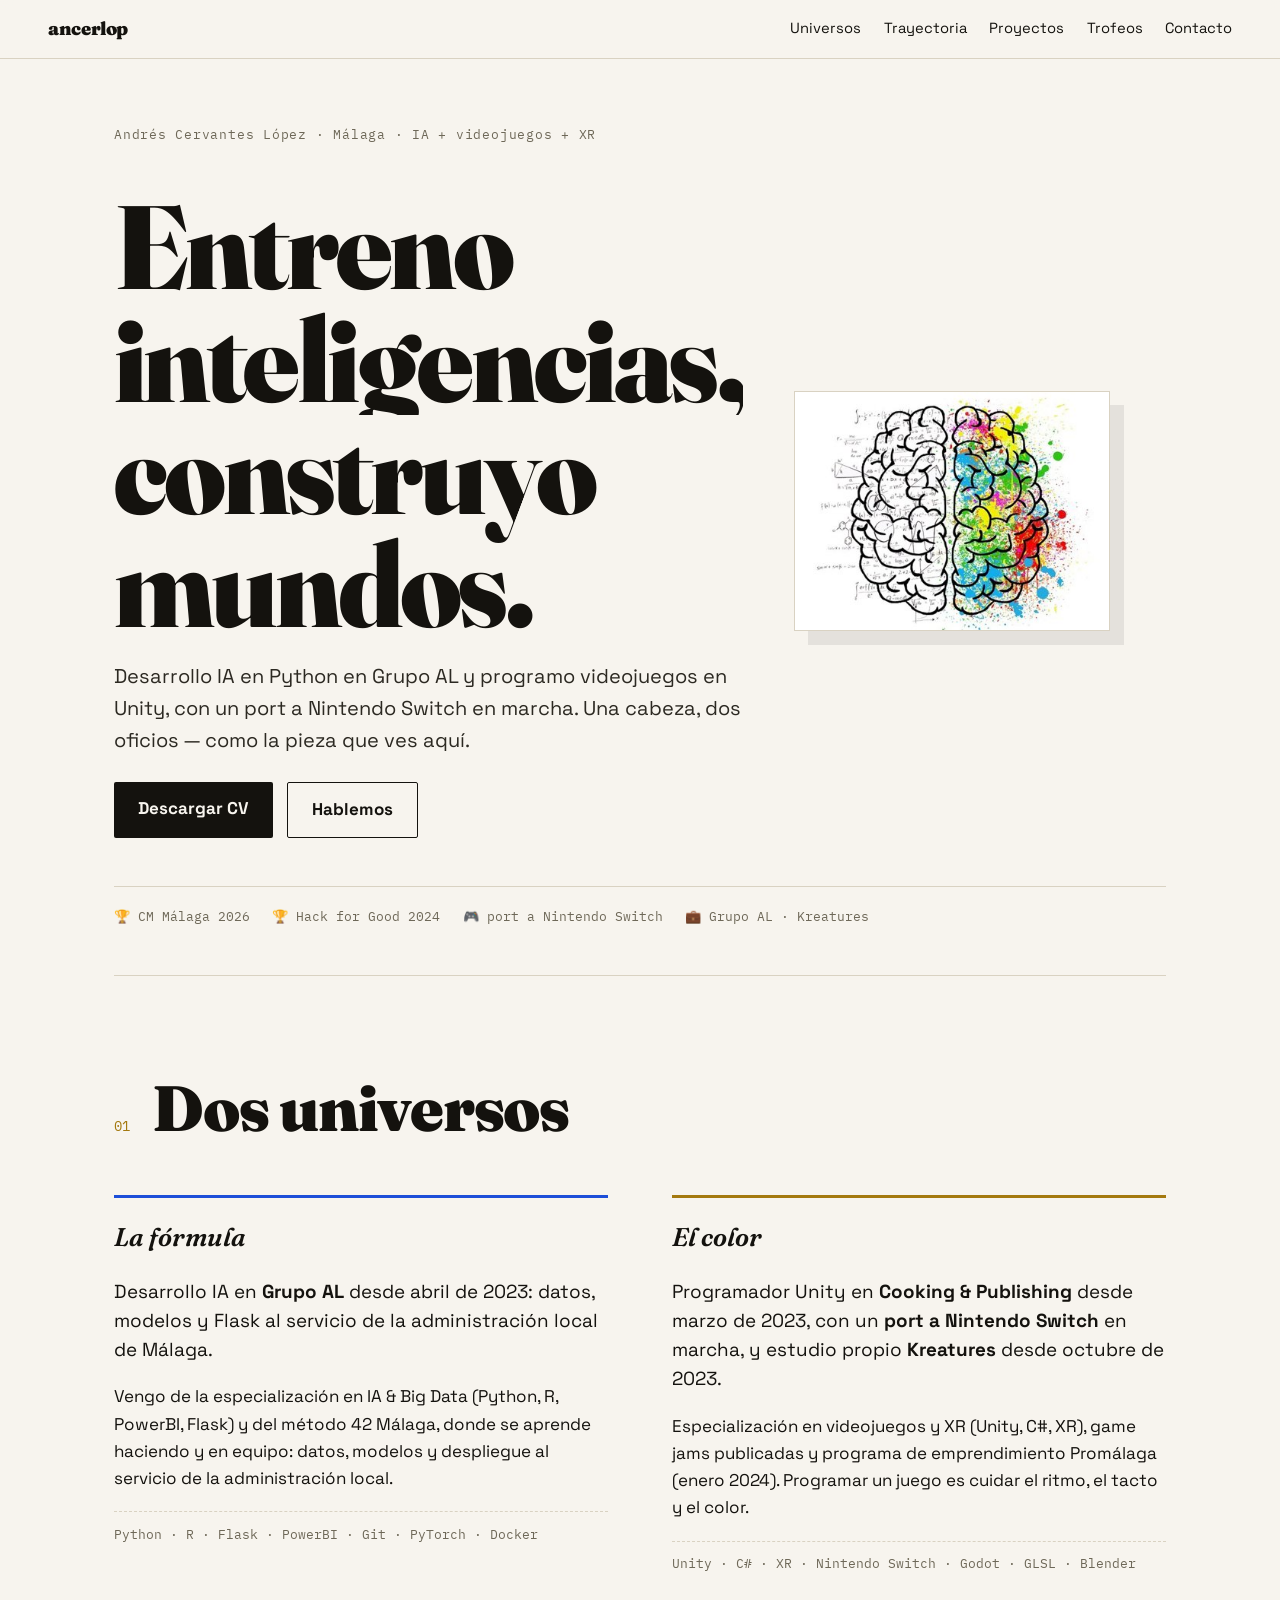
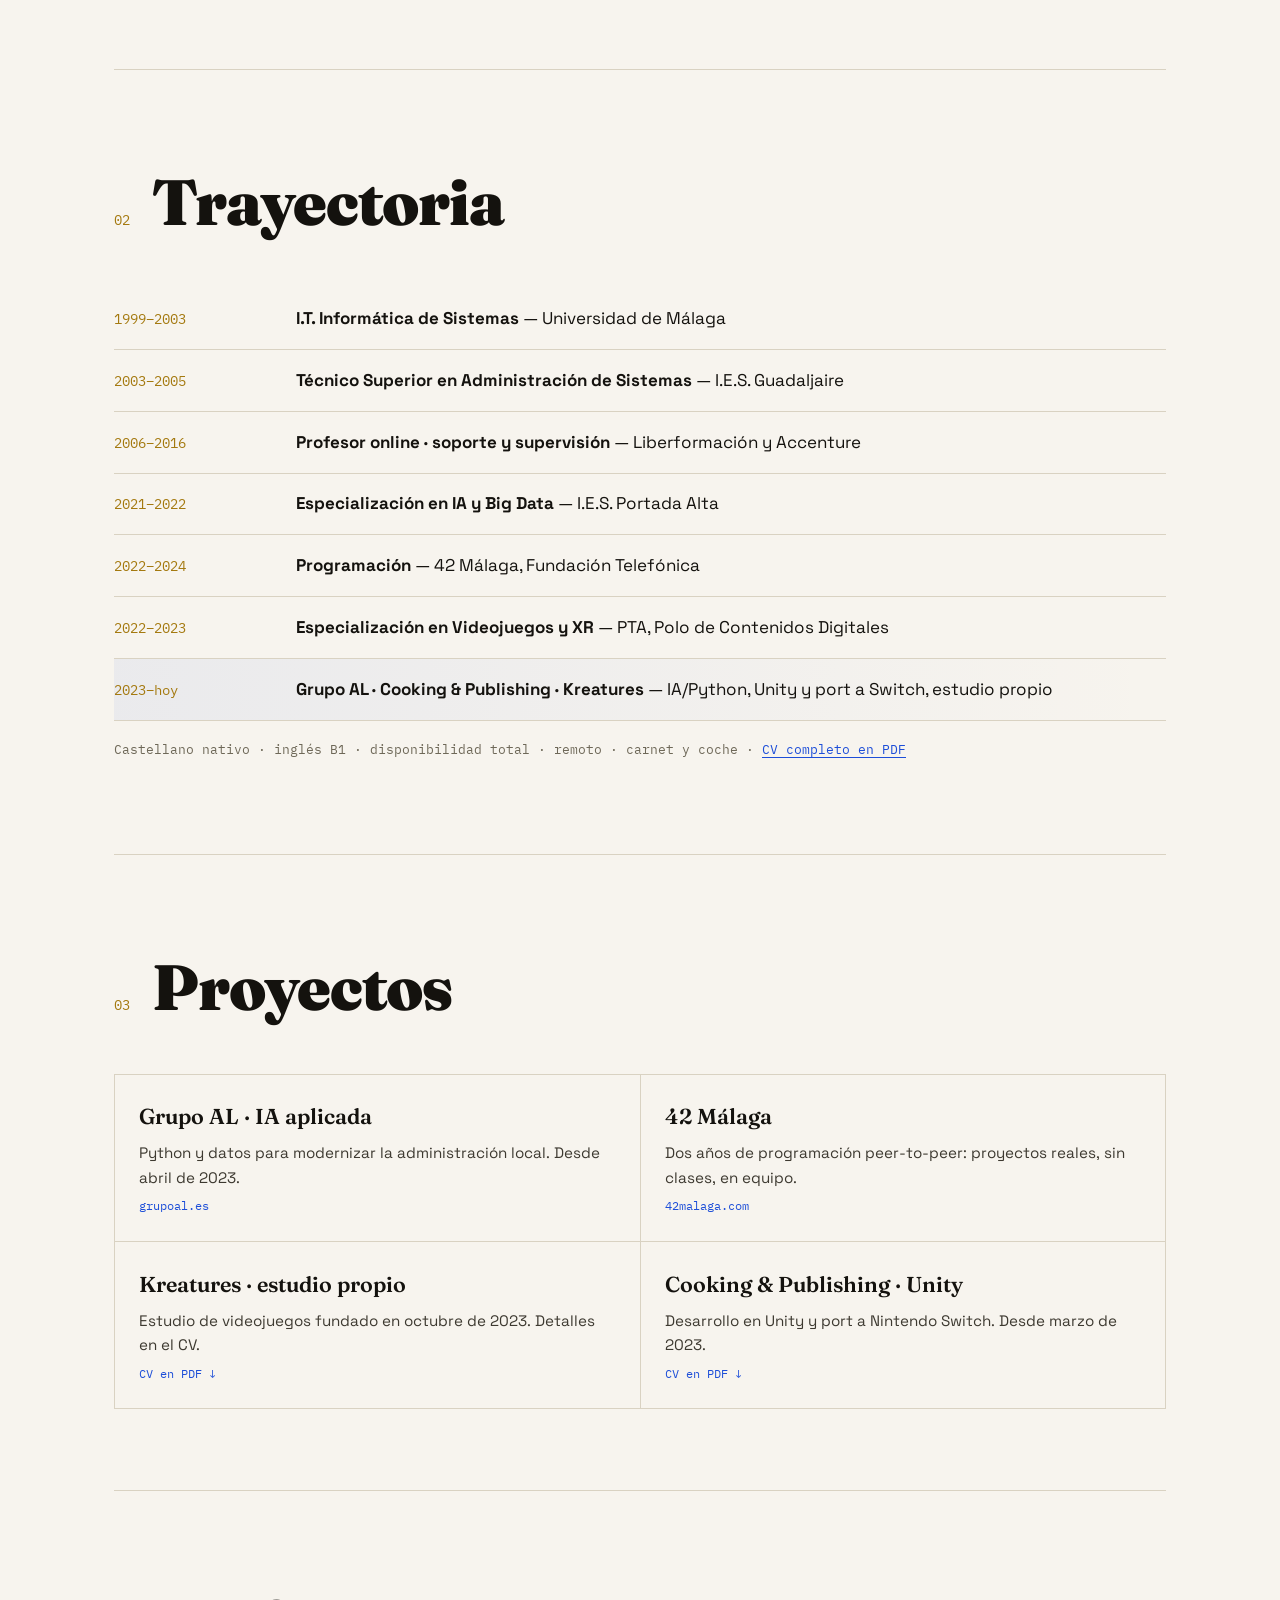
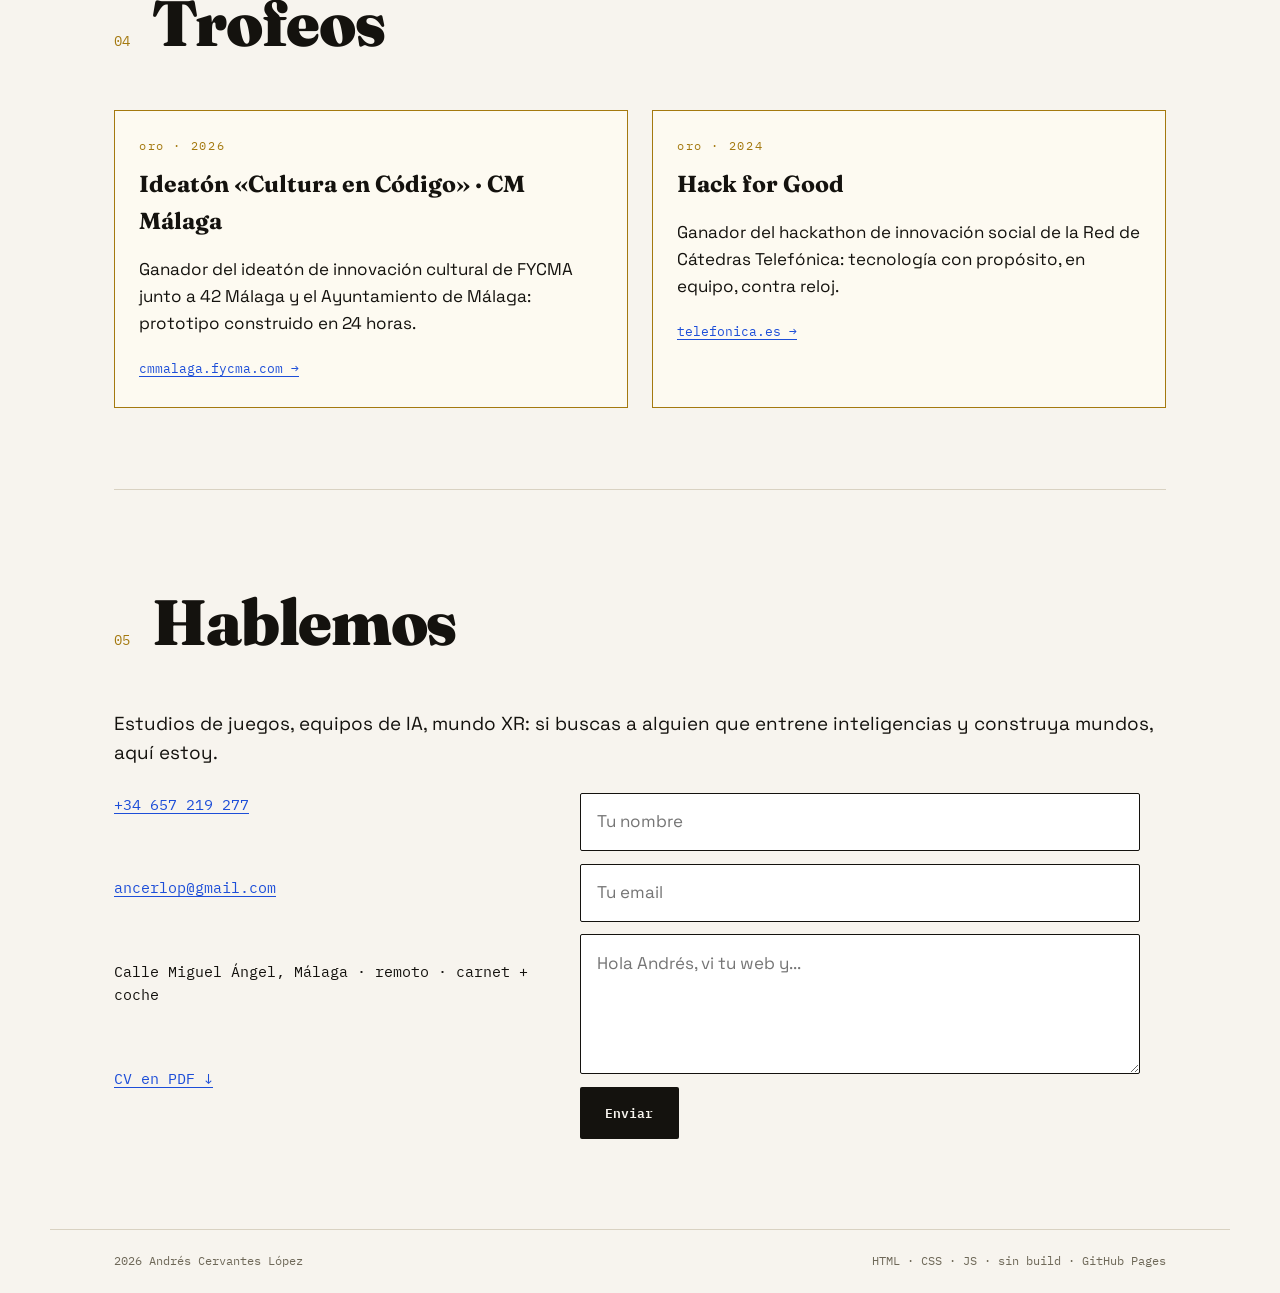
==== index.html @ b8475c74 "Web editorial: nuevo titular, sin HF/itch, sin pie de autorretrato, CV e imagen incluidos" ====
<!DOCTYPE html>
<html lang="es">
<head>
<meta charset="UTF-8" />
<meta name="viewport" content="width=device-width, initial-scale=1.0" />
<title>Andrés Cervantes López — IA y videojuegos</title>
<meta name="description" content="Andrés Cervantes López: IA (Python, Grupo AL) y videojuegos/XR (Unity, Nintendo Switch, Kreatures). Málaga. Ganador CM Málaga 2026 y Hack for Good 2024. CV descargable." />
<meta property="og:title" content="Andrés Cervantes López — IA y videojuegos" />
<meta property="og:description" content="Entreno inteligencias, construyo mundos." />
<meta property="og:type" content="website" />
<meta property="og:image" content="cerebroformulascolores.jpg" />
<link rel="icon" href="cerebroformulascolores.jpg" />
<link rel="preconnect" href="https://fonts.googleapis.com" />
<link rel="preconnect" href="https://fonts.gstatic.com" crossorigin />
<link href="https://fonts.googleapis.com/css2?family=Fraunces:opsz,wght@9..144,400;9..144,600;9..144,900&family=Space+Grotesk:wght@400;500;700&family=IBM+Plex+Mono:wght@400;600&display=swap" rel="stylesheet" />
<link rel="stylesheet" href="css/site.css" />
</head>
<body data-lang="es">
<a class="skip" href="#main">Saltar al contenido</a>

<header class="bar">
  <span class="sig">ancerlop</span>
  <nav aria-label="Secciones">
    <a href="#universos">Universos</a>
    <a href="#trayectoria">Trayectoria</a>
    <a href="#proyectos">Proyectos</a>
    <a href="#trofeos">Trofeos</a>
    <a href="#contacto">Contacto</a>
  </nav>
</header>

<main id="main">
<!-- PORTADA: la pieza es tu imagen -->
<section class="cover">
  <p class="kicker mono">Andrés Cervantes López · Málaga · IA + videojuegos + XR</p>
  <div class="cover-grid">
    <div class="cover-type">
      <h1><span class="ln">Entreno inteligencias,</span><span class="ln">construyo mundos.</span></h1>
      <p class="lede">Desarrollo IA en Python en Grupo AL y programo videojuegos en Unity, con un port a Nintendo Switch en marcha. Una cabeza, dos oficios — como la pieza que ves aquí.</p>
      <div class="cta-row">
        <a class="btn solid" href="CV-Andres Cervantes Lopez.pdf" download>Descargar CV</a>
        <a class="btn line" href="#contacto">Hablemos</a>
      </div>
    </div>
    <figure class="piece" id="piece">
      <img src="cerebroformulascolores.jpg" alt="Cerebro dividido en dos mitades: una con fórmulas matemáticas y otra con salpicaduras de color" width="412" height="313" fetchpriority="high" />
    </figure>
  </div>
  <ul class="credits mono">
    <li>🏆 CM Málaga 2026</li>
    <li>🏆 Hack for Good 2024</li>
    <li>🎮 port a Nintendo Switch</li>
    <li>💼 Grupo AL · Kreatures</li>
  </ul>
</section>
<!-- UNIVERSOS -->
<section class="spread" id="universos">
  <header class="spread-head">
    <p class="mono num">01</p>
    <h2>Dos universos</h2>
  </header>
  <div class="duo">
    <article class="side ia">
      <h3>La fórmula</h3>
      <p class="big">Desarrollo IA en <strong>Grupo AL</strong> desde abril de 2023: datos, modelos y Flask al servicio de la administración local de Málaga.</p>
      <p>Vengo de la especialización en IA &amp; Big Data (Python, R, PowerBI, Flask) y del método 42 Málaga, donde se aprende haciendo y en equipo: datos, modelos y despliegue al servicio de la administración local.</p>
      <p class="stack mono">Python · R · Flask · PowerBI · Git · PyTorch · Docker</p>
    </article>
    <article class="side xr">
      <h3>El color</h3>
      <p class="big">Programador Unity en <strong>Cooking &amp; Publishing</strong> desde marzo de 2023, con un <strong>port a Nintendo Switch</strong> en marcha, y estudio propio <strong>Kreatures</strong> desde octubre de 2023.</p>
      <p>Especialización en videojuegos y XR (Unity, C#, XR), game jams publicadas y programa de emprendimiento Promálaga (enero 2024). Programar un juego es cuidar el ritmo, el tacto y el color.</p>
      <p class="stack mono">Unity · C# · XR · Nintendo Switch · Godot · GLSL · Blender</p>
    </article>
  </div>
</section>

<!-- TRAYECTORIA -->
<section class="spread" id="trayectoria">
  <header class="spread-head">
    <p class="mono num">02</p>
    <h2>Trayectoria</h2>
  </header>
  <ol class="years">
    <li><span class="yr mono">1999–2003</span><div><strong>I.T. Informática de Sistemas</strong> — Universidad de Málaga</div></li>
    <li><span class="yr mono">2003–2005</span><div><strong>Técnico Superior en Administración de Sistemas</strong> — I.E.S. Guadaljaire</div></li>
    <li><span class="yr mono">2006–2016</span><div><strong>Profesor online · soporte y supervisión</strong> — Liberformación y Accenture</div></li>
    <li><span class="yr mono">2021–2022</span><div><strong>Especialización en IA y Big Data</strong> — I.E.S. Portada Alta</div></li>
    <li><span class="yr mono">2022–2024</span><div><strong>Programación</strong> — 42 Málaga, Fundación Telefónica</div></li>
    <li><span class="yr mono">2022–2023</span><div><strong>Especialización en Videojuegos y XR</strong> — PTA, Polo de Contenidos Digitales</div></li>
    <li class="live"><span class="yr mono">2023–hoy</span><div><strong>Grupo AL · Cooking &amp; Publishing · Kreatures</strong> — IA/Python, Unity y port a Switch, estudio propio</div></li>
  </ol>
  <p class="mono fine">Castellano nativo · inglés B1 · disponibilidad total · remoto · carnet y coche · <a href="CV-Andres Cervantes Lopez.pdf" download>CV completo en PDF</a></p>
</section>
<!-- PROYECTOS -->
<section class="spread" id="proyectos">
  <header class="spread-head">
    <p class="mono num">03</p>
    <h2>Proyectos</h2>
  </header>
  <ul class="works">
    <li>
      <a href="https://www.grupoal.es/" target="_blank" rel="noopener">
        <span class="work-t">Grupo AL · IA aplicada</span>
        <span class="work-d">Python y datos para modernizar la administración local. Desde abril de 2023.</span>
        <span class="work-a mono">grupoal.es</span>
      </a>
    </li>
    <li>
      <a href="https://www.42malaga.com/" target="_blank" rel="noopener">
        <span class="work-t">42 Málaga</span>
        <span class="work-d">Dos años de programación peer-to-peer: proyectos reales, sin clases, en equipo.</span>
        <span class="work-a mono">42malaga.com</span>
      </a>
    </li>
    <li>
      <a href="CV-Andres Cervantes Lopez.pdf" download>
        <span class="work-t">Kreatures · estudio propio</span>
        <span class="work-d">Estudio de videojuegos fundado en octubre de 2023. Detalles en el CV.</span>
        <span class="work-a mono">CV en PDF ↓</span>
      </a>
    </li>
    <li>
      <a href="CV-Andres Cervantes Lopez.pdf" download>
        <span class="work-t">Cooking &amp; Publishing · Unity</span>
        <span class="work-d">Desarrollo en Unity y port a Nintendo Switch. Desde marzo de 2023.</span>
        <span class="work-a mono">CV en PDF ↓</span>
      </a>
    </li>
  </ul>
</section>

<!-- TROFEOS -->
<section class="spread" id="trofeos">
  <header class="spread-head">
    <p class="mono num">04</p>
    <h2>Trofeos</h2>
  </header>
  <div class="prizes">
    <article>
      <p class="medal mono">oro · 2026</p>
      <h3>Ideatón «Cultura en Código» · CM Málaga</h3>
      <p>Ganador del ideatón de innovación cultural de FYCMA junto a 42 Málaga y el Ayuntamiento de Málaga: prototipo construido en 24 horas.</p>
      <a class="mono" href="https://cmmalaga.fycma.com/cm-malaga-2026-premia-innovacion-cultural/" target="_blank" rel="noopener">cmmalaga.fycma.com →</a>
    </article>
    <article>
      <p class="medal mono">oro · 2024</p>
      <h3>Hack for Good</h3>
      <p>Ganador del hackathon de innovación social de la Red de Cátedras Telefónica: tecnología con propósito, en equipo, contra reloj.</p>
      <a class="mono" href="https://www.telefonica.es/es/sala-comunicacion/prensa/tres-equipos-andaluces-se-alzan-con-los-premios-del-big-day-de-hackforgood-2025-de-la-red-de-catedras-telefonica/" target="_blank" rel="noopener">telefonica.es →</a>
    </article>
  </div>
</section>

<!-- CONTACTO -->
<section class="spread last" id="contacto">
  <header class="spread-head">
    <p class="mono num">05</p>
    <h2>Hablemos</h2>
  </header>
  <p class="big">Estudios de juegos, equipos de IA, mundo XR: si buscas a alguien que entrene inteligencias y construya mundos, aquí estoy.</p>
  <div class="contact">
    <ul class="mono">
      <li><a href="tel:+34657219277">+34 657 219 277</a></li>
      <li><a href="mailto:ancerlop@gmail.com">ancerlop@gmail.com</a></li>
      <li>Calle Miguel Ángel, Málaga · remoto · carnet + coche</li>
      <li><a href="CV-Andres Cervantes Lopez.pdf" download>CV en PDF ↓</a></li>
    </ul>
    <form id="contactForm">
      <input type="text" name="nombre" placeholder="Tu nombre" required autocomplete="name" />
      <input type="email" name="email" placeholder="Tu email" required autocomplete="email" />
      <textarea name="mensaje" rows="4" placeholder="Hola Andrés, vi tu web y..."></textarea>
      <button type="submit">Enviar</button>
    </form>
  </div>
</section>
</main>

<footer class="foot mono">
  <span>2026 Andrés Cervantes López</span>
  <span>HTML · CSS · JS · sin build · GitHub Pages</span>
</footer>

<script src="js/site.js"></script>
</body>
</html>
---- css/site.css ----
:root{
--paper:#f7f4ee; --ink:#14120e; --mut:#6e6858; --rule:#d9d2c2;
--blue:#1d4ed8; --gold:#a4790f;
--serif:'Fraunces',Georgia,serif; --sans:'Space Grotesk',system-ui,sans-serif; --mono:'IBM Plex Mono',monospace;
}
*{box-sizing:border-box}
html{scroll-behavior:smooth}
body{margin:0;background:var(--paper);color:var(--ink);font-family:var(--sans);font-size:17px;line-height:1.6}
a{color:var(--blue);text-decoration-thickness:1px;text-underline-offset:3px}
.skip{position:absolute;left:-999px;background:#000;color:#fff;padding:.5rem}
.skip:focus{left:.5rem;top:.5rem;z-index:99}
.mono{font-family:var(--mono)}

/* barra mínima */
.bar{position:fixed;inset:0 0 auto 0;z-index:20;display:flex;align-items:center;justify-content:space-between;
padding:.9rem clamp(1rem,4vw,3rem);background:color-mix(in srgb,var(--paper) 90%,transparent);backdrop-filter:blur(6px);
border-bottom:1px solid var(--rule)}
.sig{font-family:var(--serif);font-weight:900;font-size:1.15rem;letter-spacing:-.02em}
.bar nav{display:flex;gap:1.4rem;align-items:center}
.bar nav a{color:var(--ink);text-decoration:none;font-size:.92rem}
.bar nav a:hover{color:var(--blue)}
.bar button{font-family:var(--mono);font-size:.78rem;background:none;border:1px solid var(--ink);border-radius:99px;padding:.3rem .75rem;cursor:pointer;color:var(--ink)}
main{max-width:1180px;margin:0 auto;padding:0 clamp(1.2rem,5vw,4rem)}

/* portada */
.cover{min-height:100svh;display:flex;flex-direction:column;justify-content:center;padding:7rem 0 3rem}
.kicker{font-size:.8rem;color:var(--mut);letter-spacing:.06em;overflow:hidden}
.cover-grid{display:grid;gap:clamp(1.5rem,4vw,4rem);align-items:center;margin-top:1.6rem}
@media(min-width:900px){.cover-grid{grid-template-columns:1.15fr .85fr}}
h1{font-family:var(--serif);font-weight:900;font-size:clamp(3rem,9.5vw,7.4rem);line-height:.95;letter-spacing:-.03em;margin:.4rem 0 1.2rem}
h1 .ln{display:block;overflow:hidden}
h1 .ln>*{display:block}
.lede{font-size:clamp(1.05rem,1.6vw,1.25rem);max-width:52ch;color:#2c2922}
.cta-row{display:flex;gap:.9rem;margin-top:1.6rem;flex-wrap:wrap}
.btn{display:inline-block;padding:.85rem 1.5rem;text-decoration:none;font-weight:700;border-radius:2px}
.btn.solid{background:var(--ink);color:var(--paper)}
.btn.solid:hover{background:var(--blue)}
.btn.line{border:1.5px solid var(--ink);color:var(--ink)}
.btn.line:hover{border-color:var(--blue);color:var(--blue)}
.piece{margin:0;position:relative}
.piece img{width:100%;height:auto;display:block;border:1px solid var(--rule);background:#fff;
box-shadow:14px 14px 0 rgba(20,18,14,.08)}
.credits{list-style:none;display:flex;gap:.6rem 1.4rem;flex-wrap:wrap;padding:0;margin:3rem 0 0;font-size:.82rem;color:var(--mut);border-top:1px solid var(--rule);padding-top:1.2rem}

/* spreads */
.spread{padding:clamp(4rem,9vh,7rem) 0;border-top:1px solid var(--rule)}
.spread-head{display:flex;align-items:baseline;gap:1.4rem;margin-bottom:2.2rem}
.spread-head .num{color:var(--gold);font-size:.85rem;margin:0}
.spread-head h2{font-family:var(--serif);font-weight:900;font-size:clamp(2.2rem,5.5vw,4rem);letter-spacing:-.02em;margin:0}
/* dos universos */
.duo{display:grid;gap:clamp(2rem,5vw,4rem)}
@media(min-width:900px){.duo{grid-template-columns:1fr 1fr}}
.side h3{font-family:var(--serif);font-weight:600;font-style:italic;font-size:1.6rem;margin:0 0 .8rem}
.side.ia{border-top:3px solid var(--blue);padding-top:1.2rem}
.side.xr{border-top:3px solid var(--gold);padding-top:1.2rem}
.big{font-size:1.18rem;line-height:1.55}
.stack{font-size:.8rem;color:var(--mut);border-top:1px dashed var(--rule);padding-top:.8rem;margin-top:1.2rem}

/* trayectoria */
.years{list-style:none;margin:0;padding:0}
.years li{display:grid;gap:.2rem 2rem;padding:1.05rem 0;border-bottom:1px solid var(--rule);align-items:baseline}
@media(min-width:760px){.years li{grid-template-columns:150px 1fr}}
.years .yr{color:var(--gold);font-size:.85rem}
.years strong{font-weight:700}
.years .live{background:linear-gradient(90deg,rgba(29,78,216,.06),transparent)}
.fine{font-size:.8rem;color:var(--mut);margin-top:1.2rem}

/* proyectos */
.works{list-style:none;margin:0;padding:0;display:grid;gap:1px;background:var(--rule);border:1px solid var(--rule)}
@media(min-width:900px){.works{grid-template-columns:1fr 1fr}}
.works a{display:grid;gap:.4rem;background:var(--paper);padding:1.6rem 1.5rem;text-decoration:none;color:var(--ink);transition:background .2s}
.works a:hover,.works a:focus-visible{background:#fff}
.work-t{font-family:var(--serif);font-weight:600;font-size:1.35rem}
.work-d{font-size:.95rem;color:#3d3930}
.work-a{font-size:.75rem;color:var(--blue)}

/* trofeos */
.prizes{display:grid;gap:1.5rem}
@media(min-width:820px){.prizes{grid-template-columns:1fr 1fr}}
.prizes article{border:1.5px solid var(--gold);padding:1.6rem 1.5rem;background:#fdfaf1;position:relative}
.prizes .medal{color:var(--gold);font-size:.72rem;letter-spacing:.14em;margin:0 0 .6rem}
.prizes h3{font-family:var(--serif);font-size:1.45rem;margin:.1rem 0 .6rem}
.prizes a{font-size:.8rem}

/* contacto */
.spread.last{padding-bottom:clamp(4rem,10vh,7rem)}
.contact{display:grid;gap:2rem;margin-top:1.6rem}
@media(min-width:820px){.contact{grid-template-columns:.85fr 1.15fr}}
.contact ul{list-style:none;padding:0;margin:0;display:grid;gap:.7rem;font-size:.92rem}
.contact form{display:grid;gap:.8rem;max-width:560px}
.contact input,.contact textarea{border:1.5px solid var(--ink);background:#fff;padding:.9rem 1rem;font:inherit;border-radius:2px}
.contact button{font-family:var(--mono);font-weight:600;background:var(--ink);color:var(--paper);border:0;padding:.95rem 1.6rem;cursor:pointer;justify-self:start;border-radius:2px}
.contact button:hover{background:var(--blue)}
:focus-visible{outline:3px solid var(--blue);outline-offset:2px}

/* pie */
.foot{display:flex;justify-content:space-between;gap:1rem;flex-wrap:wrap;border-top:1px solid var(--rule);
padding:1.4rem clamp(1.2rem,5vw,4rem);font-size:.72rem;color:var(--mut);max-width:1180px;margin:0 auto}

/* secuencia de carga: un solo momento */
.kicker,.cover h1 .ln>span,.lede,.cta-row,.piece,.credits{opacity:0;transform:translateY(22px);animation:rise .9s cubic-bezier(.22,1,.36,1) forwards}
.kicker{animation-delay:.05s}
.cover h1 .ln:nth-child(1)>span{animation-delay:.15s}
.cover h1 .ln:nth-child(2)>span{animation-delay:.3s}
.lede{animation-delay:.5s}
.cta-row{animation-delay:.62s}
.piece{animation-delay:.35s;transform:translateY(0) scale(.97);animation-name:land}
.credits{animation-delay:.8s}
@keyframes rise{to{opacity:1;transform:none}}
@keyframes land{to{opacity:1;transform:none}}
@media(prefers-reduced-motion:reduce){*{animation:none!important;transition:none!important;opacity:1!important;transform:none!important}}
@media(max-width:640px){
 .bar nav a:not(:last-of-type){display:none}
 .bar nav a[href="#contacto"]{display:inline}
}
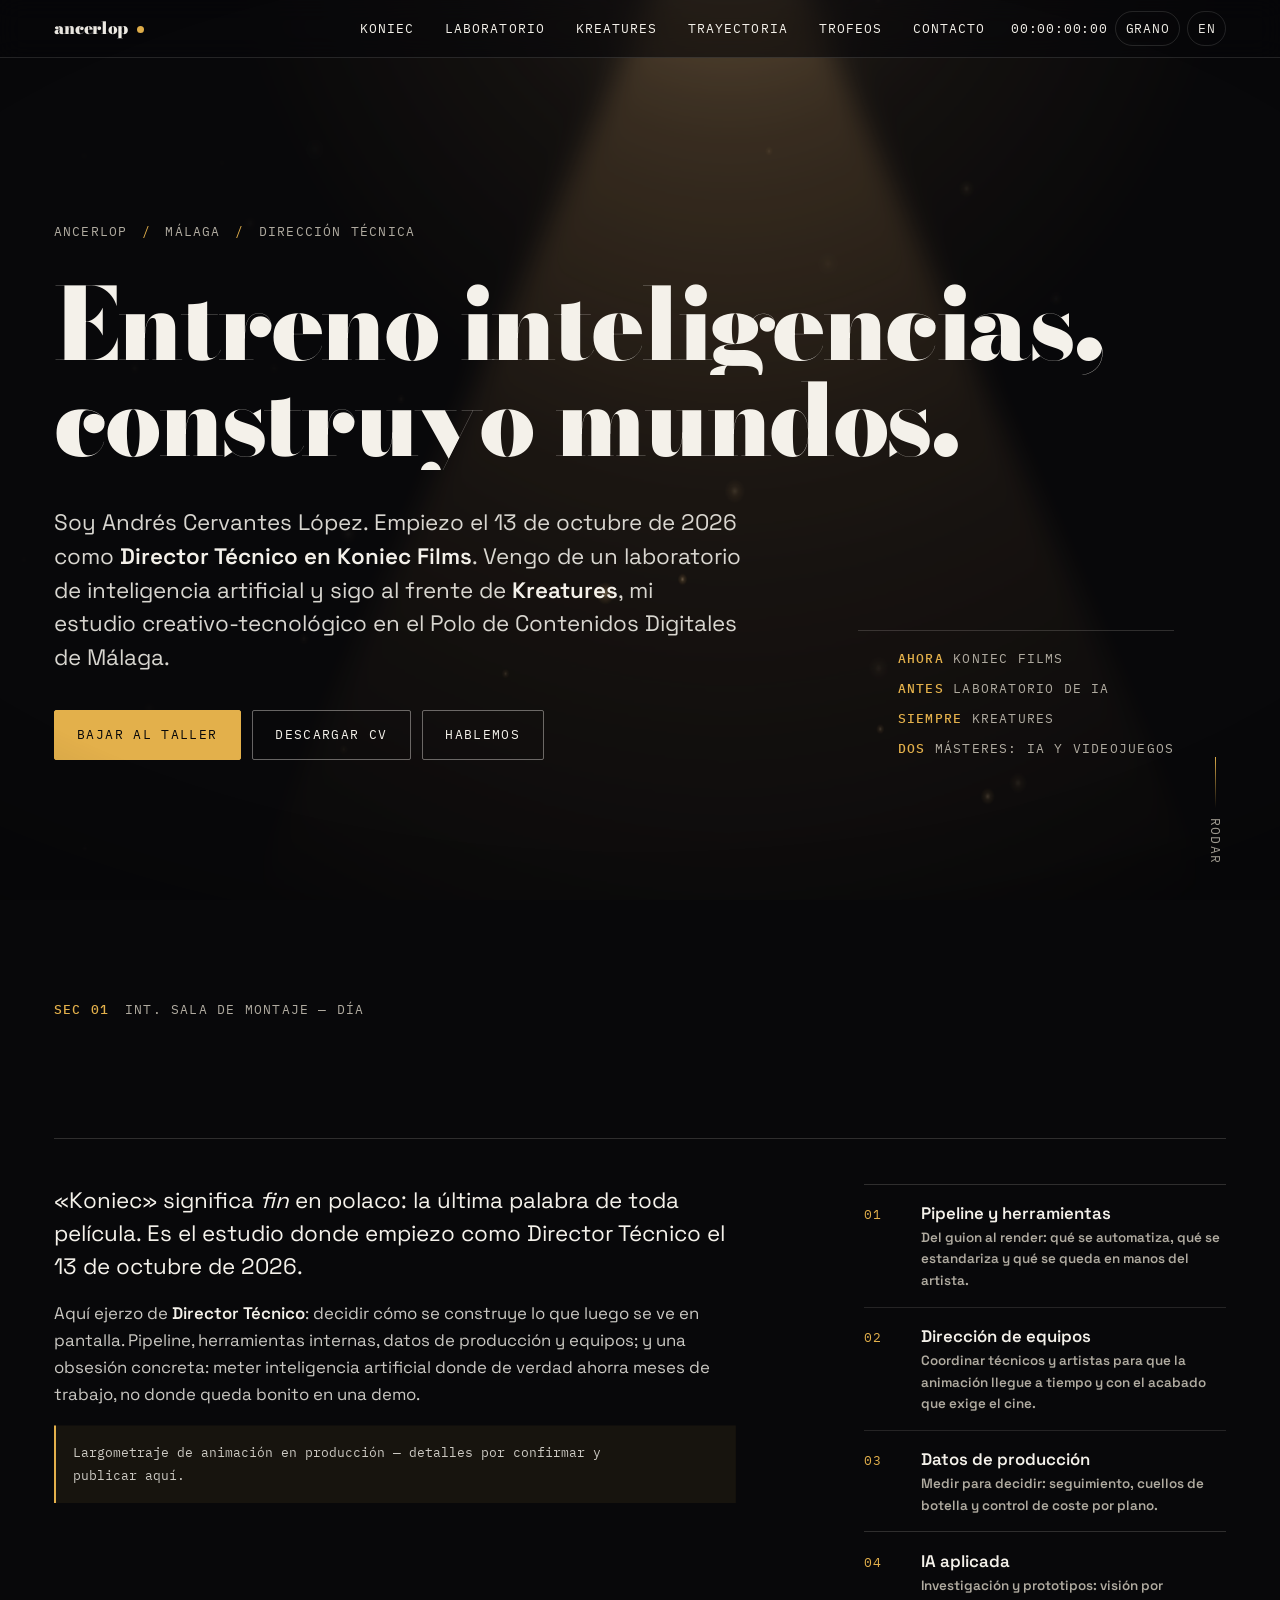
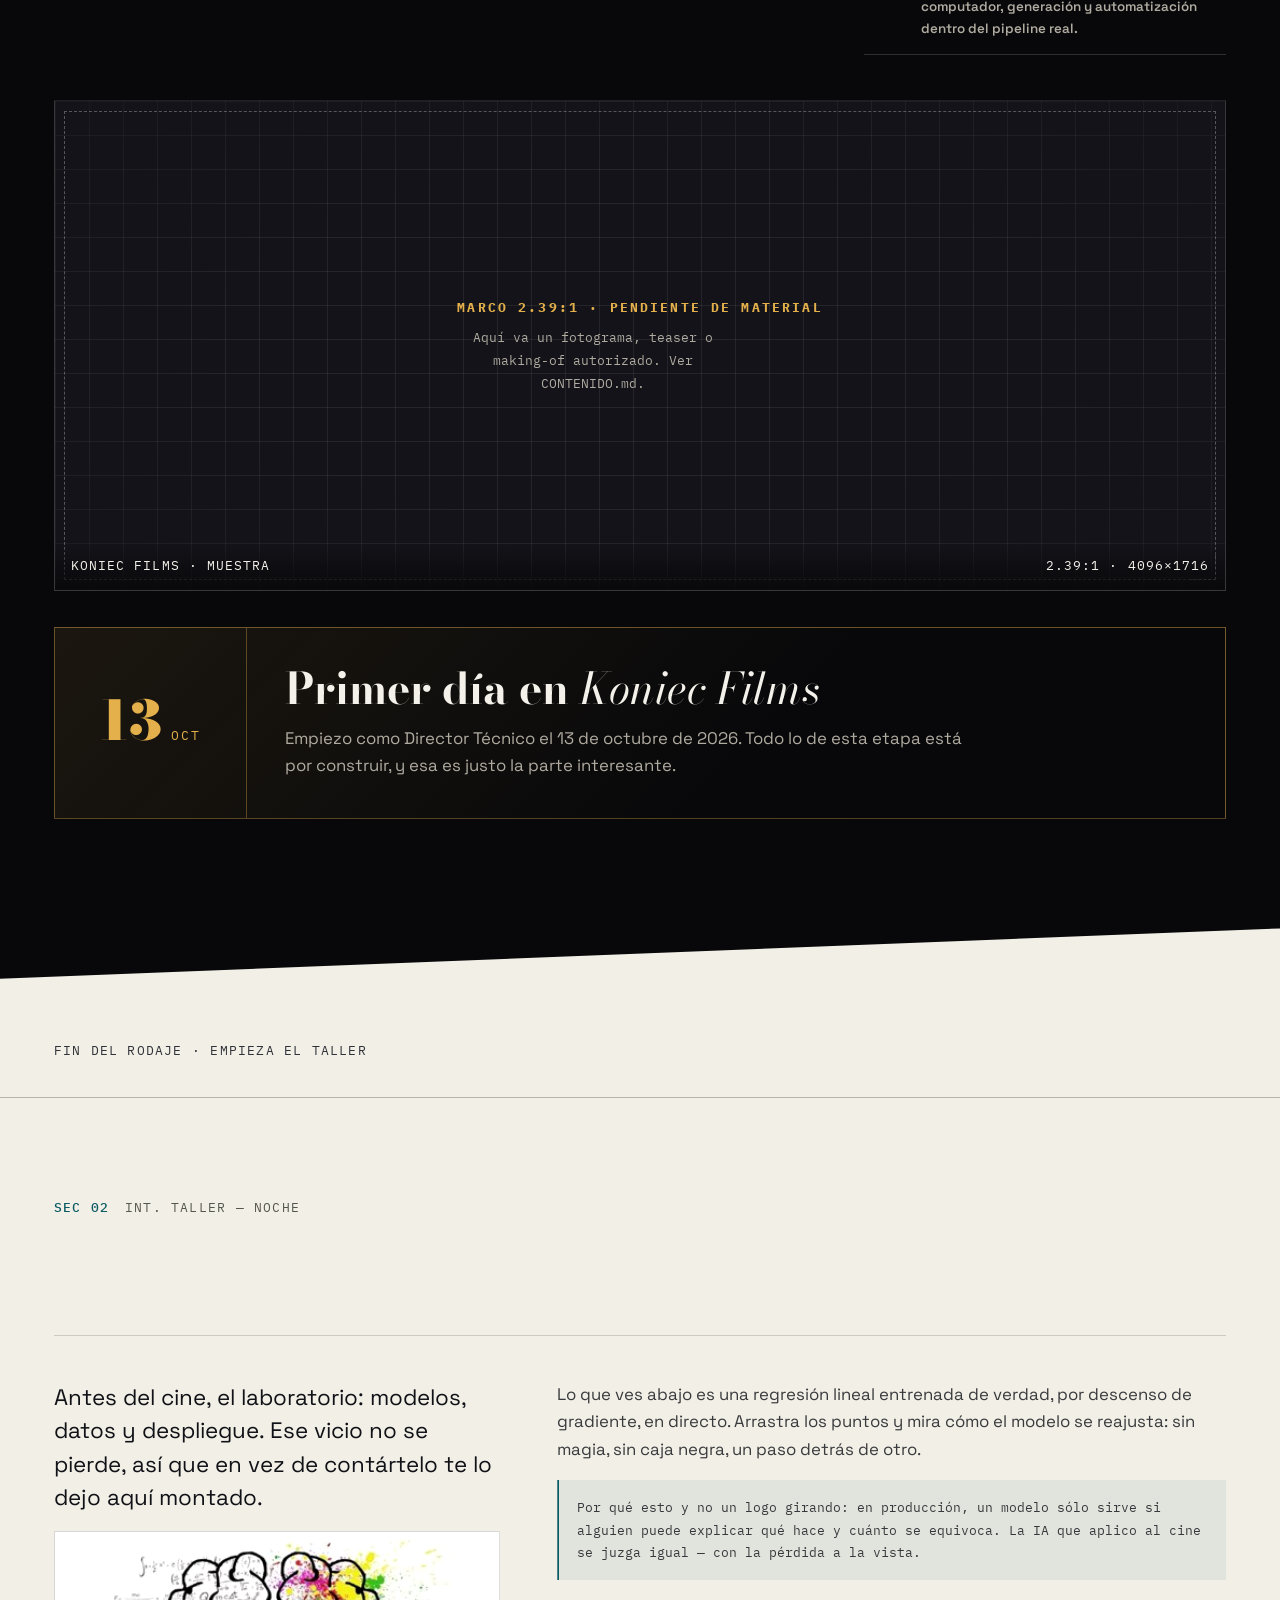
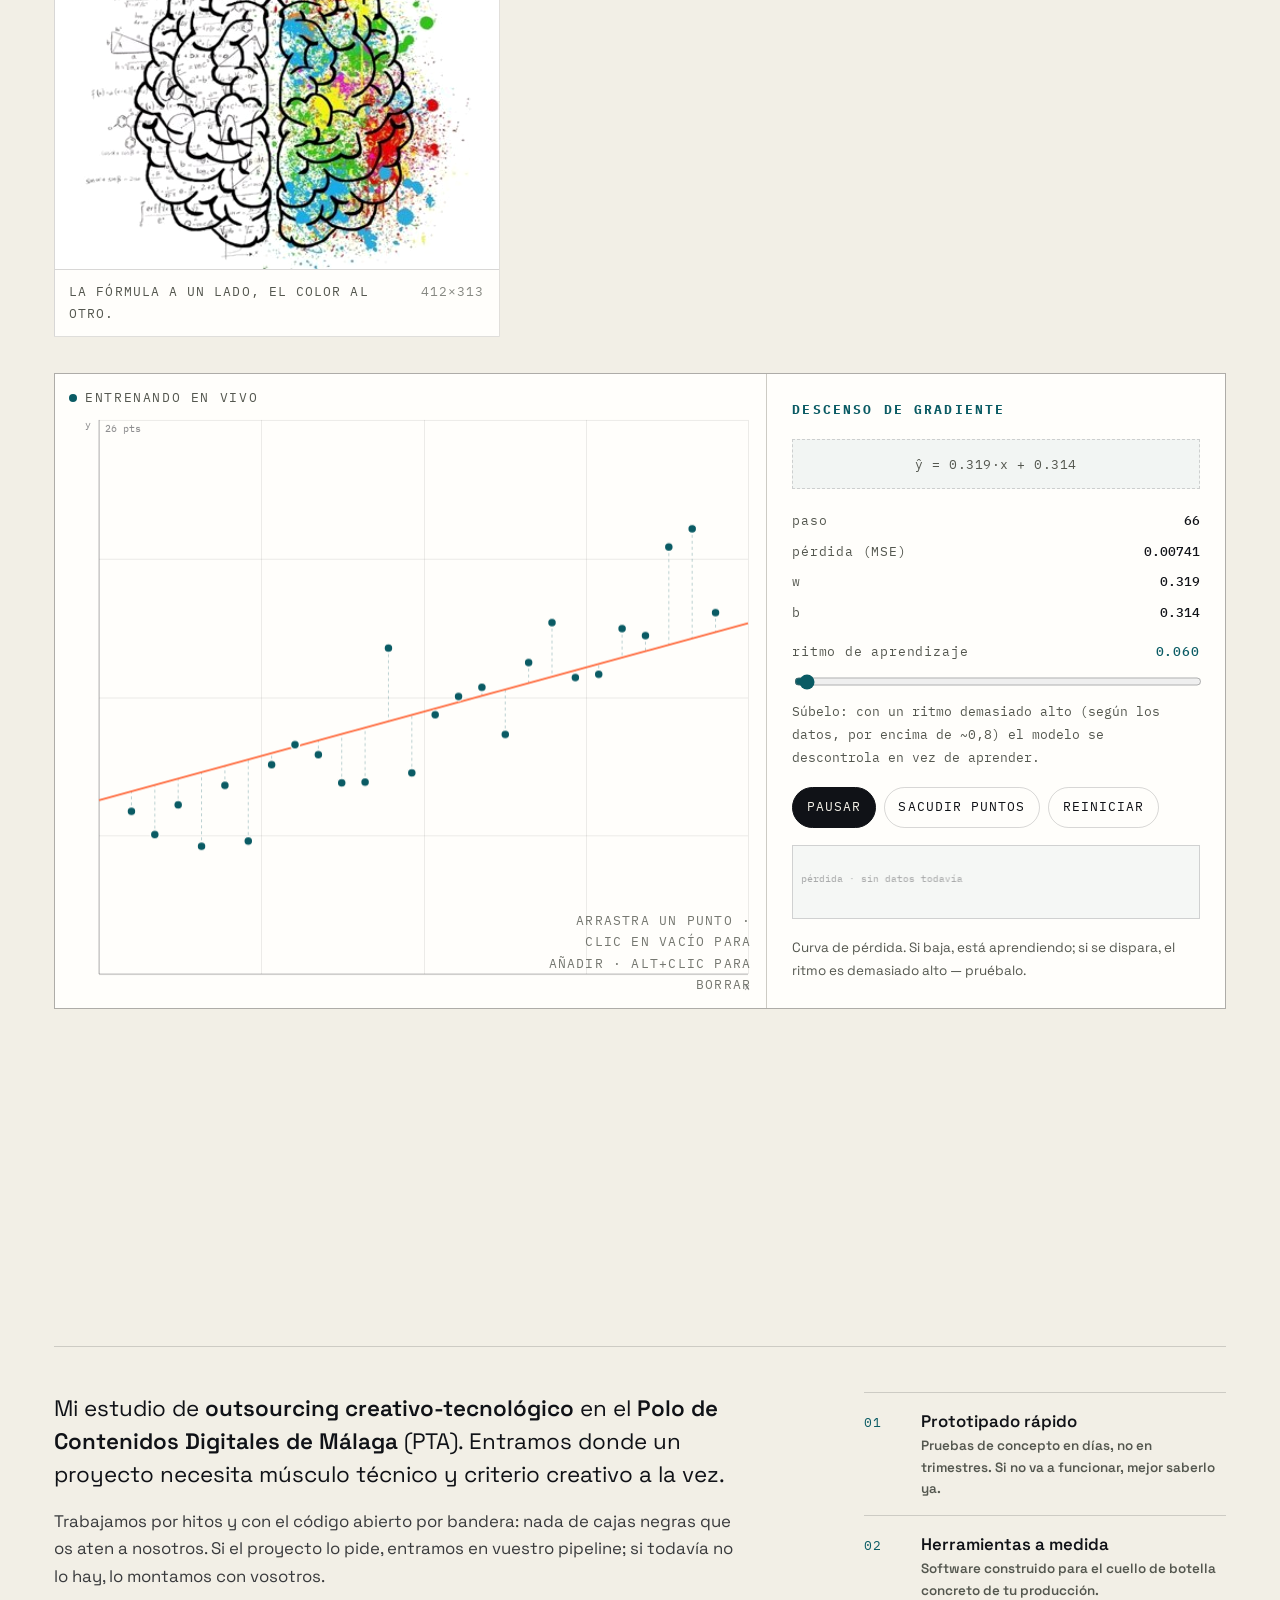
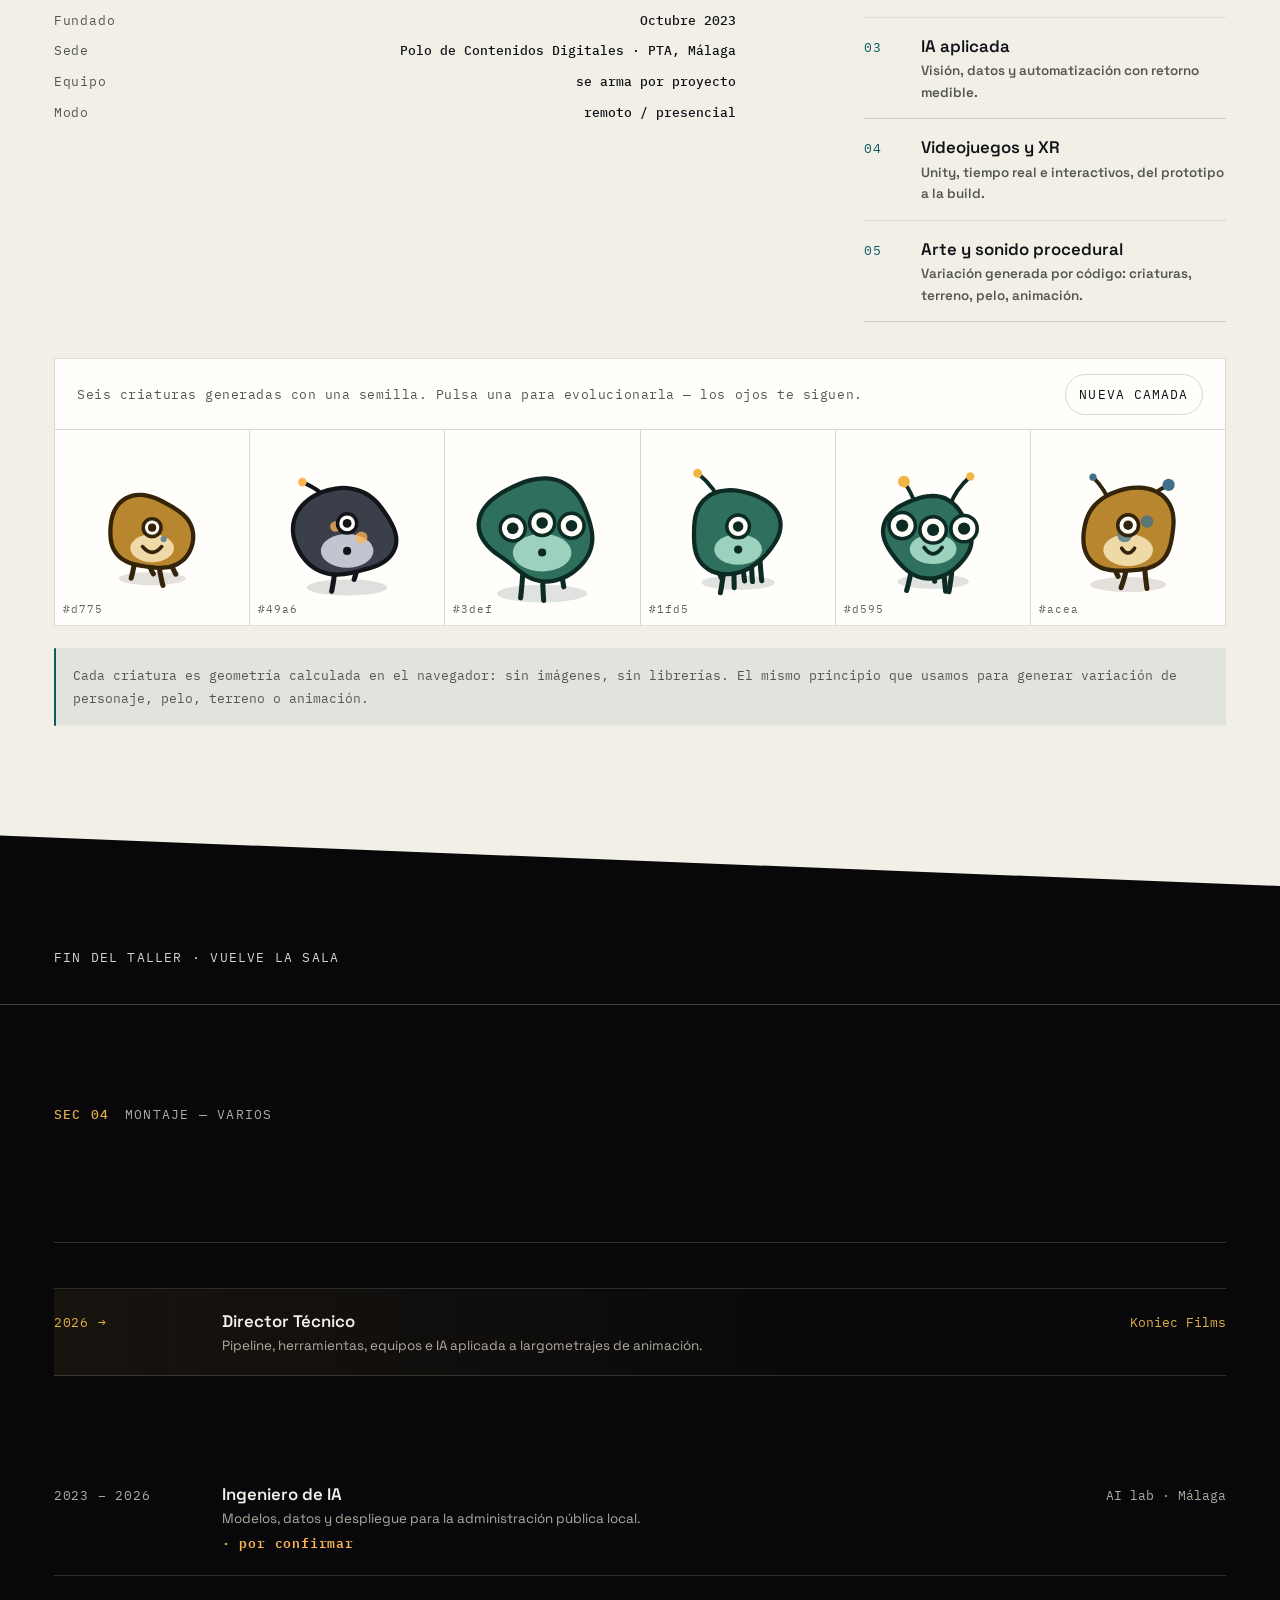
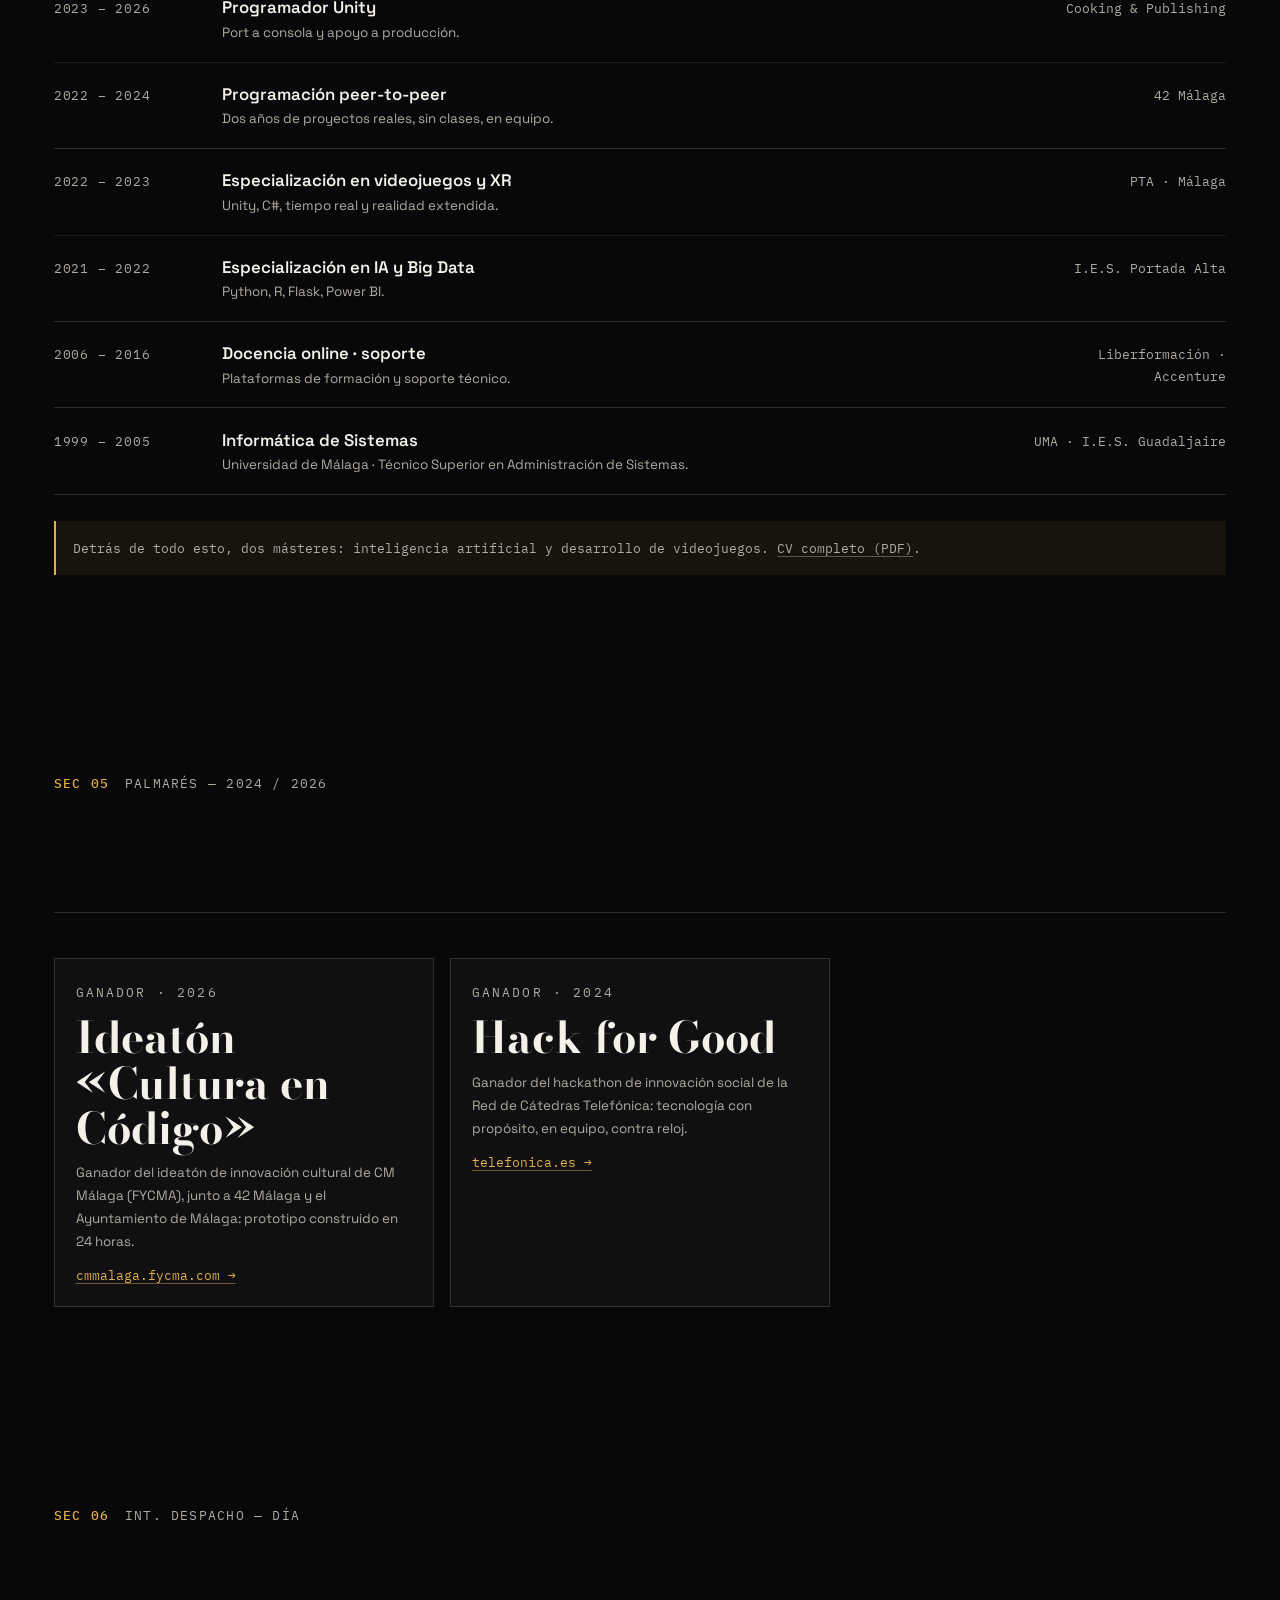
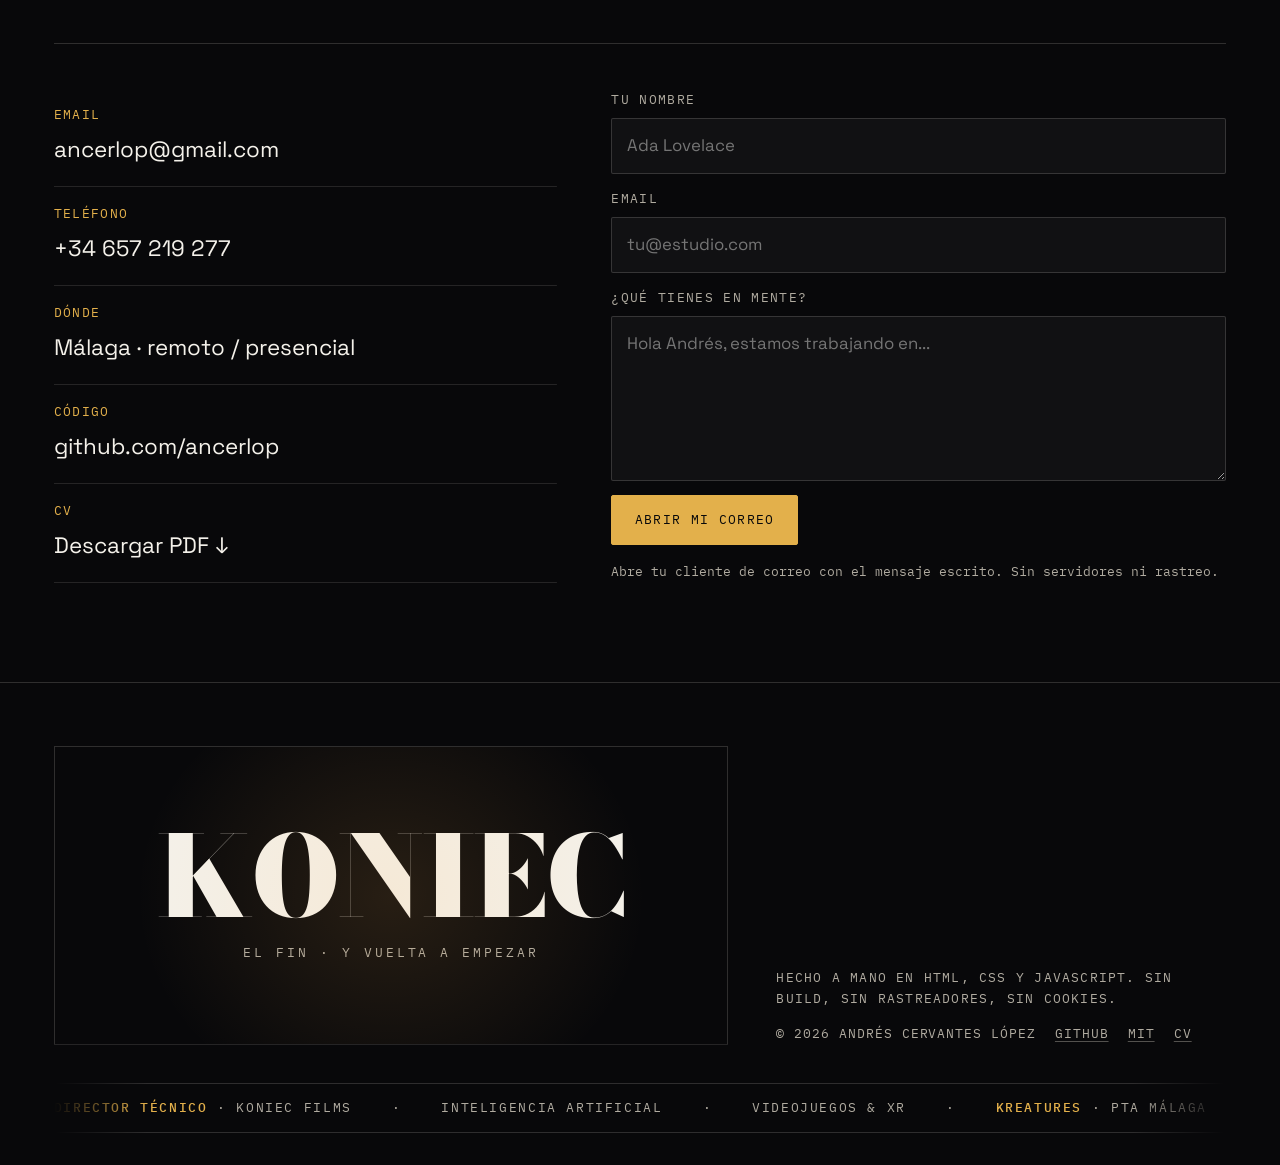
==== commit ae5ef087: "kreatures" ====
--- a/index.html
+++ b/index.html
@@ -1,186 +1,632 @@
 <!DOCTYPE html>
-<html lang="es">
+<html lang="es" class="no-js">
 <head>
-<meta charset="UTF-8" />
-<meta name="viewport" content="width=device-width, initial-scale=1.0" />
-<title>Andrés Cervantes López — IA y videojuegos</title>
-<meta name="description" content="Andrés Cervantes López: IA (Python, Grupo AL) y videojuegos/XR (Unity, Nintendo Switch, Kreatures). Málaga. Ganador CM Málaga 2026 y Hack for Good 2024. CV descargable." />
-<meta property="og:title" content="Andrés Cervantes López — IA y videojuegos" />
-<meta property="og:description" content="Entreno inteligencias, construyo mundos." />
-<meta property="og:type" content="website" />
-<meta property="og:image" content="cerebroformulascolores.jpg" />
-<link rel="icon" href="cerebroformulascolores.jpg" />
+<meta charset="utf-8" />
+<meta name="viewport" content="width=device-width, initial-scale=1" />
+<title>Andrés Cervantes López · Director Técnico — cine, IA y videojuegos</title>
+<meta name="description" content="Andrés Cervantes López, Director Técnico en Koniec Films desde octubre de 2026. Antes, laboratorio de inteligencia artificial. Siempre, Kreatures, estudio creativo-tecnológico en el Polo de Contenidos Digitales de Málaga." />
+<meta name="author" content="Andrés Cervantes López" />
+<meta name="color-scheme" content="dark light" />
+<meta name="theme-color" content="#08080a" />
+<link rel="canonical" href="https://ancerlop.github.io/" />
+
+<meta property="og:type" content="profile" />
+<meta property="og:locale" content="es_ES" />
+<meta property="og:locale:alternate" content="en_GB" />
+<meta property="og:site_name" content="ancerlop" />
+<meta property="og:title" content="Andrés Cervantes López · Entreno inteligencias, construyo mundos" />
+<meta property="og:description" content="Director Técnico en Koniec Films. Ex laboratorio de IA. Fundador de Kreatures, Málaga." />
+<meta property="og:url" content="https://ancerlop.github.io/" />
+<meta property="og:image" content="https://ancerlop.github.io/assets/og.jpg" />
+<meta property="og:image:width" content="1200" />
+<meta property="og:image:height" content="630" />
+<meta property="og:image:alt" content="Cerebro partido en dos mitades: fórmulas matemáticas a un lado, color al otro." />
+<meta name="twitter:card" content="summary_large_image" />
+
+<link rel="icon" href="assets/favicon.svg" type="image/svg+xml" />
+<link rel="apple-touch-icon" href="assets/icon-180.png" />
+<link rel="manifest" href="assets/manifest.webmanifest" />
+
 <link rel="preconnect" href="https://fonts.googleapis.com" />
 <link rel="preconnect" href="https://fonts.gstatic.com" crossorigin />
-<link href="https://fonts.googleapis.com/css2?family=Fraunces:opsz,wght@9..144,400;9..144,600;9..144,900&family=Space+Grotesk:wght@400;500;700&family=IBM+Plex+Mono:wght@400;600&display=swap" rel="stylesheet" />
+<link href="https://fonts.googleapis.com/css2?family=Bodoni+Moda:ital,opsz,wght@0,6..96,400..900;1,6..96,400..900&family=IBM+Plex+Mono:wght@400;500&family=Space+Grotesk:wght@300..700&display=swap" rel="stylesheet" />
+
 <link rel="stylesheet" href="css/site.css" />
+<link rel="stylesheet" href="css/lab.css" />
+
+<script>document.documentElement.classList.replace('no-js','js');</script>
+<noscript><style>.leader{display:none!important}</style></noscript>
+
+<script type="application/ld+json">
+{
+  "@context": "https://schema.org",
+  "@type": "Person",
+  "name": "Andrés Cervantes López",
+  "alternateName": "ancerlop",
+  "url": "https://ancerlop.github.io/",
+  "email": "mailto:ancerlop@gmail.com",
+  "telephone": "+34657219277",
+  "jobTitle": "Director Técnico",
+  "description": "Director Técnico en Koniec Films, fundador de Kreatures y especialista en inteligencia artificial y videojuegos.",
+  "worksFor": { "@type": "Organization", "name": "Koniec Films" },
+  "alumniOf": [
+    { "@type": "CollegeOrUniversity", "name": "Universidad de Málaga" },
+    { "@type": "Organization", "name": "42 Málaga" }
+  ],
+  "address": { "@type": "PostalAddress", "addressLocality": "Málaga", "addressCountry": "ES" },
+  "knowsAbout": ["Dirección técnica", "Animación", "Inteligencia artificial", "Videojuegos", "XR", "Python", "Unity"],
+  "award": ["Ideatón Cultura en Código · CM Málaga 2026", "Hack for Good 2024"]
+}
+</script>
 </head>
-<body data-lang="es">
-<a class="skip" href="#main">Saltar al contenido</a>
-
-<header class="bar">
-  <span class="sig">ancerlop</span>
-  <nav aria-label="Secciones">
-    <a href="#universos">Universos</a>
-    <a href="#trayectoria">Trayectoria</a>
-    <a href="#proyectos">Proyectos</a>
-    <a href="#trofeos">Trofeos</a>
-    <a href="#contacto">Contacto</a>
+
+<body data-chrome="screen" data-grain="on">
+
+<!-- Aviso de apertura local. Sólo aparece si los módulos ES no pueden cargar
+     (file://), y lo enseña la guarda de arranque del final del documento. -->
+<div class="aviso" id="avisoLocal" role="status" hidden>
+  <p>
+    <strong>Estás abriendo el archivo directamente</strong> (<code>file://</code>), y así el
+    navegador bloquea los módulos ES por seguridad. Por eso la página se quedaba en la cuenta atrás.
+  </p>
+  <p>
+    Sirve la carpeta por HTTP y entra desde ahí:
+    <code>python -m http.server 8765</code> → <code>http://127.0.0.1:8765</code>.
+    En GitHub Pages funciona sin hacer nada.
+  </p>
+</div>
+
+<a class="skip" href="#main" data-en="Skip to content">Saltar al contenido</a>
+
+<!-- ===================== CUENTA ATRÁS DE PROYECTOR ===================== -->
+<div class="leader" id="leader" role="presentation" title="Saltar introducción">
+  <div class="leader__disc">
+    <svg viewBox="0 0 200 200" aria-hidden="true">
+      <circle cx="100" cy="100" r="93" fill="none" stroke="currentColor" stroke-opacity=".22" />
+      <circle cx="100" cy="100" r="71" fill="none" stroke="currentColor" stroke-opacity=".12" />
+      <line x1="100" y1="7" x2="100" y2="193" stroke="currentColor" stroke-opacity=".18" />
+      <line x1="7" y1="100" x2="193" y2="100" stroke="currentColor" stroke-opacity=".18" />
+      <path class="sweep" d="M100 100 L100 7 A93 93 0 0 1 166 34 Z" fill="currentColor" fill-opacity=".1" />
+    </svg>
+    <span class="leader__num" id="leaderNum">5</span>
+  </div>
+  <p class="leader__slug" data-en="Academy leader · click to skip">Cuenta atrás · clic para saltar</p>
+</div>
+
+<!-- ===================== CAPAS DE TEXTURA ===================== -->
+<canvas class="grain" id="grain" aria-hidden="true"></canvas>
+<div class="vignette" aria-hidden="true"></div>
+<div class="cursor" id="cursor" aria-hidden="true"><span class="cursor__ring"></span></div>
+
+<!-- ===================== BARRA ===================== -->
+<header class="topbar">
+  <a class="sig" href="#inicio">ancerlop</a>
+
+  <nav class="nav" id="nav" aria-label="Secciones">
+    <a href="#koniec" data-en="Koniec">Koniec</a>
+    <a href="#laboratorio" data-en="Lab">Laboratorio</a>
+    <a href="#kreatures">Kreatures</a>
+    <a href="#trayectoria" data-en="Track record">Trayectoria</a>
+    <a href="#trofeos" data-en="Awards">Trofeos</a>
+    <a href="#contacto" data-en="Contact">Contacto</a>
   </nav>
+
+  <div class="tools">
+    <span class="timecode" id="timecode" aria-hidden="true">00:00:00:00</span>
+    <button class="tool" id="grainBtn" type="button" aria-pressed="true" data-en="grain">grano</button>
+    <button class="tool" id="langBtn" type="button" aria-pressed="false" lang="en">EN</button>
+    <button class="tool menu-btn" id="menuBtn" type="button" aria-expanded="false" aria-controls="nav" data-en="menu">menú</button>
+  </div>
+
+  <div class="progress" id="progress" aria-hidden="true"></div>
 </header>
 
 <main id="main">
-<!-- PORTADA: la pieza es tu imagen -->
-<section class="cover">
-  <p class="kicker mono">Andrés Cervantes López · Málaga · IA + videojuegos + XR</p>
-  <div class="cover-grid">
-    <div class="cover-type">
-      <h1><span class="ln">Entreno inteligencias,</span><span class="ln">construyo mundos.</span></h1>
-      <p class="lede">Desarrollo IA en Python en Grupo AL y programo videojuegos en Unity, con un port a Nintendo Switch en marcha. Una cabeza, dos oficios — como la pieza que ves aquí.</p>
-      <div class="cta-row">
-        <a class="btn solid" href="CV-Andres Cervantes Lopez.pdf" download>Descargar CV</a>
-        <a class="btn line" href="#contacto">Hablemos</a>
-      </div>
-    </div>
-    <figure class="piece" id="piece">
-      <img src="cerebroformulascolores.jpg" alt="Cerebro dividido en dos mitades: una con fórmulas matemáticas y otra con salpicaduras de color" width="412" height="313" fetchpriority="high" />
+
+<!-- ============================ PORTADA ============================ -->
+<section class="world world--screen hero" id="inicio" aria-labelledby="heroTitle">
+  <canvas class="beam" id="beam" aria-hidden="true"></canvas>
+
+  <div class="hero__in">
+    <p class="hero__slug mono">
+      <span>ancerlop</span><span aria-hidden="true">/</span>
+      <span>Málaga</span><span aria-hidden="true">/</span>
+      <span data-en="Technical direction">Dirección técnica</span>
+    </p>
+
+    <h1 class="display" id="heroTitle">
+      <span class="line"><span class="line__in" data-en="I train intelligences,">Entreno inteligencias,</span></span>
+      <span class="line"><span class="line__in" style="--d:.12s" data-en="I build worlds.">construyo mundos.</span></span>
+    </h1>
+
+    <div class="hero__cols">
+      <div>
+        <p class="lede" data-en-html="I am Andrés Cervantes López. I start on 13 October 2026 as <strong>Technical Director at Koniec Films</strong>. I come from an artificial intelligence lab, and I still run <strong>Kreatures</strong>, my creative-technological studio at the Málaga Digital Content Pole.">
+          Soy Andrés Cervantes López. Empiezo el 13 de octubre de 2026 como <strong>Director Técnico en Koniec&nbsp;Films</strong>. Vengo de un laboratorio de inteligencia artificial y sigo al frente de <strong>Kreatures</strong>, mi estudio creativo-tecnológico en el Polo de Contenidos Digitales de Málaga.
+        </p>
+
+        <div class="cta">
+          <a class="btn btn--solid" href="#laboratorio"><span data-en="Enter the workshop">Bajar al taller</span></a>
+          <a class="btn" href="CV-Andres%20Cervantes%20Lopez.pdf" download><span data-en="Download CV">Descargar CV</span></a>
+          <a class="btn" href="#contacto"><span data-en="Get in touch">Hablemos</span></a>
+        </div>
+      </div>
+
+      <ul class="hero__meta mono">
+        <li data-en-html="<b>Now</b> Koniec Films"><b>Ahora</b> Koniec Films</li>
+        <li data-en-html="<b>Before</b> AI lab"><b>Antes</b> laboratorio de IA</li>
+        <li data-en-html="<b>Always</b> Kreatures"><b>Siempre</b> Kreatures</li>
+        <li data-en-html="<b>Two</b> master's degrees: AI &amp; games"><b>Dos</b> másteres: IA y videojuegos</li>
+      </ul>
+    </div>
+  </div>
+
+  <p class="cue mono" aria-hidden="true"><span class="cue__tick"></span><span>rodar</span></p>
+</section>
+
+<!-- ============================ 01 KONIEC ============================ -->
+<section class="world world--screen" id="koniec" aria-labelledby="koniecTitle">
+  <div class="world__in">
+    <header class="scene__head">
+      <p class="scene__slug mono" data-reveal="up">
+        <b>SEC 01</b> <span data-en="INT. EDIT SUITE — DAY">INT. SALA DE MONTAJE — DÍA</span>
+      </p>
+      <h2 class="display" id="koniecTitle" data-reveal="mask">Koniec Films</h2>
+    </header>
+
+    <div class="cols cols--wide">
+      <div class="prose">
+        <p class="lead" data-reveal="up" data-en-html="«Koniec» means <em>the end</em> in Polish: the last word of every film. It is the studio where I start as Technical Director on 13 October 2026.">
+          «Koniec» significa <em>fin</em> en polaco: la última palabra de toda película. Es el estudio donde empiezo como Director Técnico el 13 de octubre de 2026.
+        </p>
+        <p data-reveal="up" style="--d:.08s" data-en-html="Here I work as <strong>Technical Director</strong>: deciding how what you see on screen gets built. Pipeline, in-house tools, production data and teams — plus one specific obsession: putting artificial intelligence where it genuinely saves months of work, not where it looks good in a demo.">
+          Aquí ejerzo de <strong>Director Técnico</strong>: decidir cómo se construye lo que luego se ve en pantalla. Pipeline, herramientas internas, datos de producción y equipos; y una obsesión concreta: meter inteligencia artificial donde de verdad ahorra meses de trabajo, no donde queda bonito en una demo.
+        </p>
+        <p class="note" data-reveal="up" style="--d:.16s" data-en="Animated feature film in production — details to be confirmed and published here.">
+          Largometraje de animación en producción — detalles por confirmar y publicar aquí.
+        </p>
+      </div>
+
+      <ul class="list">
+        <li data-reveal="up">
+          <span>01</span>
+          <strong data-en-html="Pipeline and tools<em>From script to render: what gets automated, what gets standardised, and what stays in the artist's hands.</em>">Pipeline y herramientas<em>Del guion al render: qué se automatiza, qué se estandariza y qué se queda en manos del artista.</em></strong>
+        </li>
+        <li data-reveal="up" style="--d:.06s">
+          <span>02</span>
+          <strong data-en-html="Leading teams<em>Coordinating technicians and artists so the animation arrives on time, with the finish cinema demands.</em>">Dirección de equipos<em>Coordinar técnicos y artistas para que la animación llegue a tiempo y con el acabado que exige el cine.</em></strong>
+        </li>
+        <li data-reveal="up" style="--d:.12s">
+          <span>03</span>
+          <strong data-en-html="Production data<em>Measuring to decide: tracking, bottlenecks and shot-level cost control.</em>">Datos de producción<em>Medir para decidir: seguimiento, cuellos de botella y control de coste por plano.</em></strong>
+        </li>
+        <li data-reveal="up" style="--d:.18s">
+          <span>04</span>
+          <strong data-en-html="Applied AI<em>Research and prototypes: computer vision, generation and automation inside the real pipeline.</em>">IA aplicada<em>Investigación y prototipos: visión por computador, generación y automatización dentro del pipeline real.</em></strong>
+        </li>
+      </ul>
+    </div>
+
+    <!-- hueco de material real: se ve que falta, y queda digno -->
+    <figure class="frame slot" data-reveal="up" style="margin-top:clamp(2rem,5vh,3.4rem)">
+      <span class="slot__marks" aria-hidden="true"></span>
+      <span class="slot__label">
+        <b data-en="Frame 2.39:1 · awaiting material">Marco 2.39:1 · pendiente de material</b>
+        <span data-en="Drop an authorised still, teaser or making-of clip here. See CONTENIDO.md.">Aquí va un fotograma, teaser o making-of autorizado. Ver CONTENIDO.md.</span>
+      </span>
+      <figcaption>
+        <span data-en="Koniec Films · sample">Koniec Films · muestra</span>
+        <span>2.39:1 · 4096×1716</span>
+      </figcaption>
     </figure>
-  </div>
-  <ul class="credits mono">
-    <li>🏆 CM Málaga 2026</li>
-    <li>🏆 Hack for Good 2024</li>
-    <li>🎮 port a Nintendo Switch</li>
-    <li>💼 Grupo AL · Kreatures</li>
-  </ul>
+
+    <div class="hito" data-reveal="up" style="margin-top:clamp(1.6rem,4vh,2.4rem)">
+      <p class="hito__num"><b>13</b><span data-en="Oct">Oct</span></p>
+      <div class="hito__body">
+        <h3 data-en-html="First day at <i>Koniec Films</i>">Primer día en <i>Koniec Films</i></h3>
+        <p data-en="I start as Technical Director on 13 October 2026. Everything about this stage is still to be built — and that is exactly the interesting part.">
+          Empiezo como Director Técnico el 13 de octubre de 2026. Todo lo de esta etapa está por construir, y esa es justo la parte interesante.
+        </p>
+      </div>
+    </div>
+  </div>
 </section>
-<!-- UNIVERSOS -->
-<section class="spread" id="universos">
-  <header class="spread-head">
-    <p class="mono num">01</p>
-    <h2>Dos universos</h2>
-  </header>
-  <div class="duo">
-    <article class="side ia">
-      <h3>La fórmula</h3>
-      <p class="big">Desarrollo IA en <strong>Grupo AL</strong> desde abril de 2023: datos, modelos y Flask al servicio de la administración local de Málaga.</p>
-      <p>Vengo de la especialización en IA &amp; Big Data (Python, R, PowerBI, Flask) y del método 42 Málaga, donde se aprende haciendo y en equipo: datos, modelos y despliegue al servicio de la administración local.</p>
-      <p class="stack mono">Python · R · Flask · PowerBI · Git · PyTorch · Docker</p>
-    </article>
-    <article class="side xr">
-      <h3>El color</h3>
-      <p class="big">Programador Unity en <strong>Cooking &amp; Publishing</strong> desde marzo de 2023, con un <strong>port a Nintendo Switch</strong> en marcha, y estudio propio <strong>Kreatures</strong> desde octubre de 2023.</p>
-      <p>Especialización en videojuegos y XR (Unity, C#, XR), game jams publicadas y programa de emprendimiento Promálaga (enero 2024). Programar un juego es cuidar el ritmo, el tacto y el color.</p>
-      <p class="stack mono">Unity · C# · XR · Nintendo Switch · Godot · GLSL · Blender</p>
-    </article>
+
+<!-- ======================= CORTE: SALA → TALLER ======================= -->
+<div class="cut" aria-hidden="true">
+  <p class="cut__slug mono"><span data-en="End of the shoot · the workshop begins">Fin del rodaje · empieza el taller</span></p>
+</div>
+
+<!-- ============================ 02 LABORATORIO ============================ -->
+<section class="world world--shop" id="laboratorio" aria-labelledby="labTitle">
+  <div class="world__in">
+    <header class="scene__head">
+      <p class="scene__slug mono" data-reveal="up">
+        <b>SEC 02</b> <span data-en="INT. WORKSHOP — NIGHT">INT. TALLER — NOCHE</span>
+      </p>
+      <h2 class="display" id="labTitle" data-reveal="mask" data-en-html="The <i>laboratory</i>">El <i>laboratorio</i></h2>
+    </header>
+
+    <div class="cols cols--narrow">
+      <div class="prose">
+        <p class="lead" data-reveal="up" data-en="Before cinema, the lab: models, data and deployment. That habit never went away — so instead of telling you about it, I have set it up right here.">
+          Antes del cine, el laboratorio: modelos, datos y despliegue. Ese vicio no se pierde, así que en vez de contártelo te lo dejo aquí montado.
+        </p>
+
+        <figure class="frame frame--43" data-reveal="up" style="--d:.12s">
+          <img src="assets/cerebro.jpg" width="412" height="313" loading="lazy" decoding="async"
+               alt="Cerebro partido en dos mitades: a la izquierda, fórmulas matemáticas; a la derecha, salpicaduras de color."
+               data-en-alt="A brain split in two halves: mathematical formulas on the left, splashes of colour on the right." />
+          <figcaption>
+            <span data-en="Formula on one side, colour on the other.">La fórmula a un lado, el color al otro.</span>
+            <span aria-hidden="true">412×313</span>
+          </figcaption>
+        </figure>
+      </div>
+      <div class="prose">
+        <p data-reveal="up" data-en="What you see below is a linear regression trained for real, by gradient descent, live. Drag the points and watch the model readjust: no magic, no black box — one step after another.">
+          Lo que ves abajo es una regresión lineal entrenada de verdad, por descenso de gradiente, en directo. Arrastra los puntos y mira cómo el modelo se reajusta: sin magia, sin caja negra, un paso detrás de otro.
+        </p>
+        <p class="note" data-reveal="up" style="--d:.08s" data-en="Why this and not a spinning logo: in production, a model is only useful if someone can explain what it does and how wrong it is. The AI I apply to film is judged the same way — with the loss in plain sight.">
+          Por qué esto y no un logo girando: en producción, un modelo sólo sirve si alguien puede explicar qué hace y cuánto se equivoca. La IA que aplico al cine se juzga igual — con la pérdida a la vista.
+        </p>
+      </div>
+    </div>
+
+    <div class="lab" id="labDescent" data-reveal="up">
+      <noscript>
+        <p class="note" style="margin:1.1rem">
+          El laboratorio entrena un modelo de verdad en tu navegador: activa JavaScript para verlo.
+        </p>
+      </noscript>
+      <div class="lab__stage">
+        <canvas id="descentStage" role="img" aria-label="Gráfico interactivo: puntos de datos y la recta que los ajusta" data-en-aria="Interactive chart: data points and the line that fits them"></canvas>
+        <p class="lab__badge mono" id="descentBadge" data-state="running"><i></i><span>Entrenando en vivo</span></p>
+        <p class="lab__hint mono" data-en-html="Drag a point · click empty space to add · alt+click to delete">Arrastra un punto · clic en vacío para añadir · alt+clic para borrar</p>
+      </div>
+
+      <div class="lab__panel">
+        <h3 data-en="Gradient descent">Descenso de gradiente</h3>
+        <p class="eq" id="descentEq">ŷ = w·x + b</p>
+
+        <dl class="readouts">
+          <div class="readout"><dt data-en="step">paso</dt><dd id="outSteps">0</dd></div>
+          <div class="readout"><dt data-en="loss (MSE)">pérdida (MSE)</dt><dd id="outLoss">—</dd></div>
+          <div class="readout"><dt>w</dt><dd id="outW">0.000</dd></div>
+          <div class="readout"><dt>b</dt><dd id="outB">0.000</dd></div>
+        </dl>
+
+        <div class="slider">
+          <label for="lr"><span data-en="learning rate">ritmo de aprendizaje</span> <output id="lrOut">0.060</output></label>
+          <input type="range" id="lr" min="1" max="400" value="6" step="1" aria-describedby="lrHint" />
+          <p class="hint" id="lrHint" data-en="Push it up: with too high a rate (depending on the data, above ~0.8) the model spins out instead of learning.">
+            Súbelo: con un ritmo demasiado alto (según los datos, por encima de ~0,8) el modelo se descontrola en vez de aprender.
+          </p>
+        </div>
+
+        <div class="controls">
+          <button class="ctl" id="descentToggle" type="button" aria-pressed="true">Pausar</button>
+          <button class="ctl" id="descentShake" type="button" data-en="Shake points">Sacudir puntos</button>
+          <button class="ctl" id="descentReset" type="button" data-en="Restart">Reiniciar</button>
+        </div>
+
+        <div class="loss">
+          <canvas id="lossChart" role="img" aria-label="Curva de pérdida durante el entrenamiento" data-en-aria="Loss curve during training"></canvas>
+        </div>
+        <p data-en="Loss curve. If it goes down, it is learning; if it explodes, the learning rate is too high — try it.">
+          Curva de pérdida. Si baja, está aprendiendo; si se dispara, el ritmo es demasiado alto — pruébalo.
+        </p>
+        <p class="sr" id="descentLive" aria-live="polite"></p>
+      </div>
+    </div>
   </div>
 </section>
 
-<!-- TRAYECTORIA -->
-<section class="spread" id="trayectoria">
-  <header class="spread-head">
-    <p class="mono num">02</p>
-    <h2>Trayectoria</h2>
-  </header>
-  <ol class="years">
-    <li><span class="yr mono">1999–2003</span><div><strong>I.T. Informática de Sistemas</strong> — Universidad de Málaga</div></li>
-    <li><span class="yr mono">2003–2005</span><div><strong>Técnico Superior en Administración de Sistemas</strong> — I.E.S. Guadaljaire</div></li>
-    <li><span class="yr mono">2006–2016</span><div><strong>Profesor online · soporte y supervisión</strong> — Liberformación y Accenture</div></li>
-    <li><span class="yr mono">2021–2022</span><div><strong>Especialización en IA y Big Data</strong> — I.E.S. Portada Alta</div></li>
-    <li><span class="yr mono">2022–2024</span><div><strong>Programación</strong> — 42 Málaga, Fundación Telefónica</div></li>
-    <li><span class="yr mono">2022–2023</span><div><strong>Especialización en Videojuegos y XR</strong> — PTA, Polo de Contenidos Digitales</div></li>
-    <li class="live"><span class="yr mono">2023–hoy</span><div><strong>Grupo AL · Cooking &amp; Publishing · Kreatures</strong> — IA/Python, Unity y port a Switch, estudio propio</div></li>
-  </ol>
-  <p class="mono fine">Castellano nativo · inglés B1 · disponibilidad total · remoto · carnet y coche · <a href="CV-Andres Cervantes Lopez.pdf" download>CV completo en PDF</a></p>
+<!-- ============================ 03 KREATURES ============================ -->
+<section class="world world--shop" id="kreatures" aria-labelledby="kreaturesTitle">
+  <div class="world__in">
+    <header class="scene__head">
+      <p class="scene__slug mono" data-reveal="up">
+        <b>SEC 03</b> <span data-en="INT. CREATURE FARM — NIGHT">INT. VIVERO — NOCHE</span>
+      </p>
+      <h2 class="display" id="kreaturesTitle" data-reveal="mask">Kreatures</h2>
+    </header>
+
+    <div class="cols cols--wide">
+      <div class="prose">
+        <p class="lead" data-reveal="up" data-en-html="My <strong>creative-technological outsourcing</strong> studio at the <strong>Málaga Digital Content Pole</strong> (PTA). We come in where a project needs technical muscle and creative judgement at the same time.">
+          Mi estudio de <strong>outsourcing creativo-tecnológico</strong> en el <strong>Polo de Contenidos Digitales de Málaga</strong> (PTA). Entramos donde un proyecto necesita músculo técnico y criterio creativo a la vez.
+        </p>
+        <p data-reveal="up" style="--d:.06s" data-en="We work in milestones and with open code as a flag: no black boxes that tie you to us. If the project calls for it, we plug into your pipeline; if there is no pipeline yet, we build it with you.">
+          Trabajamos por hitos y con el código abierto por bandera: nada de cajas negras que os aten a nosotros. Si el proyecto lo pide, entramos en vuestro pipeline; si todavía no lo hay, lo montamos con vosotros.
+        </p>
+
+        <dl class="readouts" data-reveal="up" style="--d:.12s">
+          <div class="readout"><dt data-en="Founded">Fundado</dt><dd data-en="October 2023">Octubre 2023</dd></div>
+          <div class="readout"><dt data-en="Based at">Sede</dt><dd data-en="Digital Content Pole · PTA, Málaga">Polo de Contenidos Digitales · PTA, Málaga</dd></div>
+          <div class="readout"><dt data-en="Team">Equipo</dt><dd data-en="assembled per project">se arma por proyecto</dd></div>
+          <div class="readout"><dt data-en="Mode">Modo</dt><dd data-en="remote / on-site">remoto / presencial</dd></div>
+        </dl>
+      </div>
+      <ul class="list">
+        <li data-reveal="up"><span>01</span><strong data-en-html="Fast prototyping<em>Proofs of concept in days, not quarters. If it is not going to work, better to know now.</em>">Prototipado rápido<em>Pruebas de concepto en días, no en trimestres. Si no va a funcionar, mejor saberlo ya.</em></strong></li>
+        <li data-reveal="up" style="--d:.05s"><span>02</span><strong data-en-html="Custom tools<em>Software built for the specific bottleneck of your production.</em>">Herramientas a medida<em>Software construido para el cuello de botella concreto de tu producción.</em></strong></li>
+        <li data-reveal="up" style="--d:.1s"><span>03</span><strong data-en-html="Applied AI<em>Vision, data and automation with a measurable return.</em>">IA aplicada<em>Visión, datos y automatización con retorno medible.</em></strong></li>
+        <li data-reveal="up" style="--d:.15s"><span>04</span><strong data-en-html="Games and XR<em>Unity, real-time and interactive experiences, from prototype to build.</em>">Videojuegos y XR<em>Unity, tiempo real e interactivos, del prototipo a la build.</em></strong></li>
+        <li data-reveal="up" style="--d:.2s"><span>05</span><strong data-en-html="Procedural art and sound<em>Variation generated by code: creatures, terrain, hair, animation.</em>">Arte y sonido procedural<em>Variación generada por código: criaturas, terreno, pelo, animación.</em></strong></li>
+      </ul>
+    </div>
+
+    <div class="vivero" data-reveal="up">
+      <noscript>
+        <p class="note" style="margin:1.1rem">
+          El vivero son criaturas generadas por código en tu navegador: activa JavaScript para verlas.
+        </p>
+      </noscript>
+      <div class="vivero__bar">
+        <p data-en="Six creatures generated from a seed. Press one to evolve it — the eyes follow you.">
+          Seis criaturas generadas con una semilla. Pulsa una para evolucionarla — los ojos te siguen.
+        </p>
+        <button class="ctl" id="viveroBtn" type="button" data-en="New litter">Nueva camada</button>
+      </div>
+      <div class="vivero__grid" id="viveroGrid"></div>
+    </div>
+
+    <p class="note" data-reveal="up" style="margin-top:1.4rem" data-en="Every creature is geometry calculated in the browser: no images, no libraries. The same principle we use to generate character variation, fur, terrain or animation.">
+      Cada criatura es geometría calculada en el navegador: sin imágenes, sin librerías. El mismo principio que usamos para generar variación de personaje, pelo, terreno o animación.
+    </p>
+  </div>
 </section>
-<!-- PROYECTOS -->
-<section class="spread" id="proyectos">
-  <header class="spread-head">
-    <p class="mono num">03</p>
-    <h2>Proyectos</h2>
-  </header>
-  <ul class="works">
-    <li>
-      <a href="https://www.grupoal.es/" target="_blank" rel="noopener">
-        <span class="work-t">Grupo AL · IA aplicada</span>
-        <span class="work-d">Python y datos para modernizar la administración local. Desde abril de 2023.</span>
-        <span class="work-a mono">grupoal.es</span>
-      </a>
-    </li>
-    <li>
-      <a href="https://www.42malaga.com/" target="_blank" rel="noopener">
-        <span class="work-t">42 Málaga</span>
-        <span class="work-d">Dos años de programación peer-to-peer: proyectos reales, sin clases, en equipo.</span>
-        <span class="work-a mono">42malaga.com</span>
-      </a>
-    </li>
-    <li>
-      <a href="CV-Andres Cervantes Lopez.pdf" download>
-        <span class="work-t">Kreatures · estudio propio</span>
-        <span class="work-d">Estudio de videojuegos fundado en octubre de 2023. Detalles en el CV.</span>
-        <span class="work-a mono">CV en PDF ↓</span>
-      </a>
-    </li>
-    <li>
-      <a href="CV-Andres Cervantes Lopez.pdf" download>
-        <span class="work-t">Cooking &amp; Publishing · Unity</span>
-        <span class="work-d">Desarrollo en Unity y port a Nintendo Switch. Desde marzo de 2023.</span>
-        <span class="work-a mono">CV en PDF ↓</span>
-      </a>
-    </li>
-  </ul>
+
+<!-- ======================= CORTE: TALLER → SALA ======================= -->
+<div class="cut cut--back" aria-hidden="true">
+  <p class="cut__slug mono"><span data-en="End of the workshop · back to the screen">Fin del taller · vuelve la sala</span></p>
+</div>
+
+<!-- ============================ 04 TRAYECTORIA ============================ -->
+<section class="world world--screen" id="trayectoria" aria-labelledby="trayTitle">
+  <div class="world__in">
+    <header class="scene__head">
+      <p class="scene__slug mono" data-reveal="up"><b>SEC 04</b> <span data-en="MONTAGE — VARIOUS">MONTAJE — VARIOS</span></p>
+      <h2 class="display" id="trayTitle" data-reveal="mask" data-en="Track record">Trayectoria</h2>
+    </header>
+
+    <ol class="road">
+      <li data-live data-reveal="up">
+        <span class="yr">2026 →</span>
+        <span class="role" data-en-html="Technical Director<em>Pipeline, tools, teams and applied AI for animated feature films.</em>">Director Técnico<em>Pipeline, herramientas, equipos e IA aplicada a largometrajes de animación.</em></span>
+        <span class="where">Koniec Films</span>
+      </li>
+      <li data-live data-reveal="up">
+        <span class="yr">2023 →</span>
+        <span class="role" data-en-html="Founder<em>Creative-technological outsourcing studio.</em>">Fundador<em>Estudio de outsourcing creativo-tecnológico.</em></span>
+        <span class="where">Kreatures · PTA Málaga</span>
+      </li>
+      <li data-todo data-reveal="up">
+        <span class="yr">2023 – 2026</span>
+        <span class="role" data-en-html="AI engineer<em>Models, data and deployment for local public administration.</em>">Ingeniero de IA<em>Modelos, datos y despliegue para la administración pública local.</em></span>
+        <span class="where">AI lab · Málaga</span>
+      </li>
+      <li data-reveal="up">
+        <span class="yr">2023 – 2026</span>
+        <span class="role" data-en-html="Unity programmer<em>Console port and production support.</em>">Programador Unity<em>Port a consola y apoyo a producción.</em></span>
+        <span class="where">Cooking &amp; Publishing</span>
+      </li>
+      <li data-reveal="up">
+        <span class="yr">2022 – 2024</span>
+        <span class="role" data-en-html="Peer-to-peer programming<em>Two years of real projects, no classes, in teams.</em>">Programación peer-to-peer<em>Dos años de proyectos reales, sin clases, en equipo.</em></span>
+        <span class="where">42 Málaga</span>
+      </li>
+      <li data-reveal="up">
+        <span class="yr">2022 – 2023</span>
+        <span class="role" data-en-html="Games &amp; XR specialisation<em>Unity, C#, real-time and extended reality.</em>">Especialización en videojuegos y XR<em>Unity, C#, tiempo real y realidad extendida.</em></span>
+        <span class="where" data-en="PTA · Málaga">PTA · Málaga</span>
+      </li>
+      <li data-reveal="up">
+        <span class="yr">2021 – 2022</span>
+        <span class="role" data-en-html="AI &amp; Big Data specialisation<em>Python, R, Flask, Power BI.</em>">Especialización en IA y Big Data<em>Python, R, Flask, Power BI.</em></span>
+        <span class="where" data-en="I.E.S. Portada Alta">I.E.S. Portada Alta</span>
+      </li>
+      <li data-reveal="up">
+        <span class="yr">2006 – 2016</span>
+        <span class="role" data-en-html="Online teaching · support<em>Training platforms and technical support.</em>">Docencia online · soporte<em>Plataformas de formación y soporte técnico.</em></span>
+        <span class="where">Liberformación · Accenture</span>
+      </li>
+      <li data-reveal="up">
+        <span class="yr">1999 – 2005</span>
+        <span class="role" data-en-html="Computer Systems Engineering<em>University of Málaga · Higher Technician in Systems Administration.</em>">Informática de Sistemas<em>Universidad de Málaga · Técnico Superior en Administración de Sistemas.</em></span>
+        <span class="where">UMA · I.E.S. Guadaljaire</span>
+      </li>
+    </ol>
+
+    <p class="note" data-reveal="up" style="margin-top:1.6rem" data-en-html="Two master's degrees behind all this: artificial intelligence and video game development. <a href=&quot;CV-Andres%20Cervantes%20Lopez.pdf&quot; download>Full CV (PDF)</a>.">
+      Detrás de todo esto, dos másteres: inteligencia artificial y desarrollo de videojuegos. <a href="CV-Andres%20Cervantes%20Lopez.pdf" download>CV completo (PDF)</a>.
+    </p>
+  </div>
 </section>
 
-<!-- TROFEOS -->
-<section class="spread" id="trofeos">
-  <header class="spread-head">
-    <p class="mono num">04</p>
-    <h2>Trofeos</h2>
-  </header>
-  <div class="prizes">
-    <article>
-      <p class="medal mono">oro · 2026</p>
-      <h3>Ideatón «Cultura en Código» · CM Málaga</h3>
-      <p>Ganador del ideatón de innovación cultural de FYCMA junto a 42 Málaga y el Ayuntamiento de Málaga: prototipo construido en 24 horas.</p>
-      <a class="mono" href="https://cmmalaga.fycma.com/cm-malaga-2026-premia-innovacion-cultural/" target="_blank" rel="noopener">cmmalaga.fycma.com →</a>
-    </article>
-    <article>
-      <p class="medal mono">oro · 2024</p>
-      <h3>Hack for Good</h3>
-      <p>Ganador del hackathon de innovación social de la Red de Cátedras Telefónica: tecnología con propósito, en equipo, contra reloj.</p>
-      <a class="mono" href="https://www.telefonica.es/es/sala-comunicacion/prensa/tres-equipos-andaluces-se-alzan-con-los-premios-del-big-day-de-hackforgood-2025-de-la-red-de-catedras-telefonica/" target="_blank" rel="noopener">telefonica.es →</a>
-    </article>
+<!-- ============================ 05 TROFEOS ============================ -->
+<section class="world world--screen" id="trofeos" aria-labelledby="prizeTitle">
+  <div class="world__in">
+    <header class="scene__head">
+      <p class="scene__slug mono" data-reveal="up"><b>SEC 05</b> <span data-en="AWARDS — 2024 / 2026">PALMARÉS — 2024 / 2026</span></p>
+      <h2 class="display" id="prizeTitle" data-reveal="mask" data-en="Awards">Trofeos</h2>
+    </header>
+
+    <div class="prizes">
+      <article class="prize" data-reveal="up" style="--d:.08s">
+        <p class="prize__medal" data-en="Winner · 2026">Ganador · 2026</p>
+        <h3 data-en-html="Ideathon «Cultura en Código»">Ideatón «Cultura en Código»</h3>
+        <p data-en="Winner of the cultural innovation ideathon at CM Málaga (FYCMA), with 42 Málaga and the City Council of Málaga: a prototype built in 24 hours.">
+          Ganador del ideatón de innovación cultural de CM Málaga (FYCMA), junto a 42 Málaga y el Ayuntamiento de Málaga: prototipo construido en 24 horas.
+        </p>
+        <a href="https://cmmalaga.fycma.com/" target="_blank" rel="noopener noreferrer">cmmalaga.fycma.com →</a>
+      </article>
+
+      <article class="prize" data-reveal="up" style="--d:.16s">
+        <p class="prize__medal" data-en="Winner · 2024">Ganador · 2024</p>
+        <h3>Hack for Good</h3>
+        <p data-en="Winner of the social innovation hackathon run by Telefónica's Chair Network: technology with a purpose, in a team, against the clock.">
+          Ganador del hackathon de innovación social de la Red de Cátedras Telefónica: tecnología con propósito, en equipo, contra reloj.
+        </p>
+        <a href="https://www.telefonica.es/" target="_blank" rel="noopener noreferrer">telefonica.es →</a>
+      </article>
+    </div>
   </div>
 </section>
 
-<!-- CONTACTO -->
-<section class="spread last" id="contacto">
-  <header class="spread-head">
-    <p class="mono num">05</p>
-    <h2>Hablemos</h2>
-  </header>
-  <p class="big">Estudios de juegos, equipos de IA, mundo XR: si buscas a alguien que entrene inteligencias y construya mundos, aquí estoy.</p>
-  <div class="contact">
-    <ul class="mono">
-      <li><a href="tel:+34657219277">+34 657 219 277</a></li>
-      <li><a href="mailto:ancerlop@gmail.com">ancerlop@gmail.com</a></li>
-      <li>Calle Miguel Ángel, Málaga · remoto · carnet + coche</li>
-      <li><a href="CV-Andres Cervantes Lopez.pdf" download>CV en PDF ↓</a></li>
-    </ul>
-    <form id="contactForm">
-      <input type="text" name="nombre" placeholder="Tu nombre" required autocomplete="name" />
-      <input type="email" name="email" placeholder="Tu email" required autocomplete="email" />
-      <textarea name="mensaje" rows="4" placeholder="Hola Andrés, vi tu web y..."></textarea>
-      <button type="submit">Enviar</button>
-    </form>
+<!-- ============================ 06 CONTACTO ============================ -->
+<section class="world world--screen" id="contacto" aria-labelledby="contactTitle">
+  <div class="world__in">
+    <header class="scene__head">
+      <p class="scene__slug mono" data-reveal="up"><b>SEC 06</b> <span data-en="INT. OFFICE — DAY">INT. DESPACHO — DÍA</span></p>
+      <h2 class="display" id="contactTitle" data-reveal="mask" data-en-html="Let's <i>talk</i>">Hable<i>mos</i></h2>
+    </header>
+
+    <div class="contact">
+      <ul class="contact__list">
+        <li data-reveal="up">
+          <span class="k" data-en="Email">Email</span>
+          <a href="mailto:ancerlop@gmail.com">ancerlop@gmail.com</a>
+        </li>
+        <li data-reveal="up" style="--d:.05s">
+          <span class="k" data-en="Phone">Teléfono</span>
+          <a href="tel:+34657219277">+34 657 219 277</a>
+        </li>
+        <li data-reveal="up" style="--d:.1s">
+          <span class="k" data-en="Where">Dónde</span>
+          <span class="v">Málaga · <span data-en="remote / on-site">remoto / presencial</span></span>
+        </li>
+        <li data-reveal="up" style="--d:.15s">
+          <span class="k" data-en="Code">Código</span>
+          <a href="https://github.com/ancerlop" target="_blank" rel="noopener noreferrer">github.com/ancerlop</a>
+        </li>
+        <li data-reveal="up" style="--d:.2s">
+          <span class="k">CV</span>
+          <a href="CV-Andres%20Cervantes%20Lopez.pdf" download data-en="Download PDF ↓">Descargar PDF ↓</a>
+        </li>
+      </ul>
+
+      <form class="form" id="contactForm" novalidate>
+        <div class="field">
+          <label for="f-nombre" data-en="Your name">Tu nombre</label>
+          <input id="f-nombre" name="nombre" type="text" autocomplete="name" required data-en-placeholder="Ada Lovelace" placeholder="Ada Lovelace" />
+        </div>
+        <div class="field">
+          <label for="f-email">Email</label>
+          <input id="f-email" name="email" type="email" autocomplete="email" required data-en-placeholder="you@studio.com" placeholder="tu@estudio.com" />
+        </div>
+        <div class="field">
+          <label for="f-mensaje" data-en="What do you have in mind?">¿Qué tienes en mente?</label>
+          <textarea id="f-mensaje" name="mensaje" rows="5" data-en-placeholder="Hello Andrés, we are working on..." placeholder="Hola Andrés, estamos trabajando en..."></textarea>
+        </div>
+        <div class="form__foot">
+          <button class="btn btn--solid" type="submit"><span data-en="Open my email">Abrir mi correo</span></button>
+          <p class="form__status" id="formStatus" role="status" data-en="Opens your mail client, pre-filled. No servers, no tracking.">
+            Abre tu cliente de correo con el mensaje escrito. Sin servidores ni rastreo.
+          </p>
+        </div>
+      </form>
+    </div>
   </div>
 </section>
+
 </main>
 
-<footer class="foot mono">
-  <span>2026 Andrés Cervantes López</span>
-  <span>HTML · CSS · JS · sin build · GitHub Pages</span>
+<!-- ============================ PIE ============================ -->
+<footer class="foot">
+  <div class="foot__in">
+    <div class="konec" data-reveal="up">
+      <b>KONIEC</b>
+      <span data-en="the end · and back to the beginning">el fin · y vuelta a empezar</span>
+    </div>
+    <div>
+      <p class="mono" style="margin-bottom:.8rem" data-en="Built by hand in HTML, CSS and JavaScript. No build step, no trackers, no cookies.">
+        Hecho a mano en HTML, CSS y JavaScript. Sin build, sin rastreadores, sin cookies.
+      </p>
+      <div class="colophon">
+        <span>© <span id="year">2026</span> Andrés Cervantes López</span>
+        <a href="https://github.com/ancerlop/ancerlop" target="_blank" rel="noopener noreferrer">GitHub</a>
+        <a href="https://github.com/ancerlop/ancerlop/blob/main/LICENSE" target="_blank" rel="noopener noreferrer">MIT</a>
+        <a href="CV-Andres%20Cervantes%20Lopez.pdf" download>CV</a>
+      </div>
+    </div>
+  </div>
+
+  <div class="marquee" aria-hidden="true" style="margin-top:2.4rem">
+    <div class="marquee__track">
+      <span><b>Director Técnico</b> · Koniec Films</span><span>·</span>
+      <span>Inteligencia artificial</span><span>·</span>
+      <span>Videojuegos &amp; XR</span><span>·</span>
+      <span><b>Kreatures</b> · PTA Málaga</span><span>·</span>
+      <span>Python · Unity · C# · GLSL</span><span>·</span>
+      <span>Kreatures · PTA Málaga</span><span>·</span>
+      <span><b>Director Técnico</b> · Koniec Films</span><span>·</span>
+      <span>Inteligencia artificial</span><span>·</span>
+      <span>Videojuegos &amp; XR</span><span>·</span>
+      <span><b>Kreatures</b> · PTA Málaga</span><span>·</span>
+      <span>Python · Unity · C# · GLSL</span><span>·</span>
+      <span>Kreatures · PTA Málaga</span><span>·</span>
+    </div>
+  </div>
 </footer>
 
-<script src="js/site.js"></script>
+<script type="module" src="js/main.js"></script>
+
+<script>
+/* Guarda de arranque. Es un script clásico a propósito: si los módulos ES no
+   llegan —al abrir el archivo con doble clic el navegador los bloquea por
+   CORS—, la cuenta atrás se quedaría tapando la página para siempre. Esta capa
+   garantiza que la página se destape pase lo que pase, y explica el motivo. */
+(function () {
+  var ESPERA = 2500;
+  var reintentos = 0;
+
+  function destapar() {
+    var capa = document.getElementById('leader');
+    if (capa) {
+      capa.classList.add('is-out');
+      setTimeout(function () { capa.remove(); }, 600);
+    }
+    document.body.classList.add('is-ready');
+    var ocultos = document.querySelectorAll('[data-reveal], .hero');
+    for (var i = 0; i < ocultos.length; i++) ocultos[i].classList.add('is-in');
+    try { sessionStorage.setItem('ancerlop:intro', '1'); } catch (e) { /* modo privado */ }
+  }
+
+  function avisar() {
+    var aviso = document.getElementById('avisoLocal');
+    if (aviso) aviso.hidden = false;
+  }
+
+  function comprobar() {
+    if (document.body.classList.contains('is-ready')) return;
+
+    // Si el módulo está vivo y sólo va con retraso, se le da margen; como mucho
+    // tres veces, para que un cuelgue tampoco deje la página tapada.
+    if (window.__ancerlopArrancando && reintentos++ < 3) {
+      setTimeout(comprobar, 2000);
+      return;
+    }
+    destapar();
+  }
+
+  function arrancar() {
+    if (location.protocol === 'file:') {
+      // Aquí los módulos no van a cargar nunca: mejor decirlo que dejar el 5.
+      destapar();
+      avisar();
+      return;
+    }
+    setTimeout(comprobar, ESPERA);
+  }
+
+  if (document.readyState === 'loading') {
+    document.addEventListener('DOMContentLoaded', arrancar);
+  } else {
+    arrancar();
+  }
+})();
+</script>
 </body>
 </html>
--- a/css/site.css
+++ b/css/site.css
@@ -1,115 +1,1406 @@
-:root{
---paper:#f7f4ee; --ink:#14120e; --mut:#6e6858; --rule:#d9d2c2;
---blue:#1d4ed8; --gold:#a4790f;
---serif:'Fraunces',Georgia,serif; --sans:'Space Grotesk',system-ui,sans-serif; --mono:'IBM Plex Mono',monospace;
+/* =========================================================================
+   ancerlop · sistema de diseño "LA SALA / EL TALLER"
+   Sitio estático, sin build. HTML + CSS + JS a mano.
+   Orden de capas: tokens → base → layout → componentes → motion → utils
+   ========================================================================= */
+@layer tokens, base, layout, components, motion, utils;
+
+/* ------------------------------------------------------------------ tokens */
+@layer tokens {
+  :root {
+    /* --- mundo SALA (cine): negro de sala, luz de proyector --- */
+    --bg: #08080a;
+    --bg-2: #0d0d11;
+    --panel: #131319;
+    --fg: #f4f1ea;
+    --dim: #b0aba0;
+    --line: rgba(244, 241, 234, .16);
+    --gold: #e3b04b;
+    --amber: #ffb454;
+    --ember: #ff6a3d;
+
+    /* --- mundo TALLER (laboratorio): papel técnico --- */
+    --bg-shop: #f2efe6;
+    --bg-shop-2: #e9e5d9;
+    --panel-shop: #fffefb;
+    --fg-shop: #101217;
+    --dim-shop: #54574f;
+    --line-shop: rgba(16, 18, 23, .16);
+    --teal: #0a5b64;
+    --lime: #1c6b45;
+
+    /* --- tipografía --- */
+    --display: 'Bodoni Moda', 'Didot', 'Times New Roman', serif;
+    --sans: 'Space Grotesk', system-ui, -apple-system, 'Segoe UI', sans-serif;
+    --mono: 'IBM Plex Mono', ui-monospace, 'Cascadia Mono', monospace;
+
+    /* --- ritmo --- */
+    --maxw: 1240px;
+    --gut: clamp(1.1rem, 4.2vw, 4rem);
+    --sec-y: clamp(4.5rem, 11vh, 9rem);
+    --r: 2px;
+    --ease: cubic-bezier(.22, 1, .36, 1);
+    --ease-io: cubic-bezier(.65, .05, .36, 1);
+
+    /* retardo de las animaciones: se sobreescribe en línea donde interesa */
+    --d: 0s;
+    --hd: 0s;
+
+    /* --- escala tipográfica fluida --- */
+    --t--1: clamp(.76rem, .73rem + .16vw, .84rem);
+    --t-0: clamp(.95rem, .92rem + .2vw, 1.05rem);
+    --t-1: clamp(1.08rem, 1rem + .55vw, 1.4rem);
+    --t-2: clamp(1.6rem, 1.2rem + 1.9vw, 2.8rem);
+    --t-3: clamp(2.1rem, 1.4rem + 3.4vw, 4.4rem);
+    --t-4: clamp(2.7rem, 1.1rem + 6.4vw, 6.4rem);
+
+    /* --- chrome adaptativo (barra fija fuera de los mundos) --- */
+    --chrome-fg: var(--fg);
+    --chrome-bg: transparent;
+    --chrome-line: transparent;
+    --chrome-dot: var(--gold);
+  }
+
+  /* cada mundo redefine estas cinco variables: los componentes sólo las leen */
+  .world--screen {
+    --w-bg: var(--bg);
+    --w-fg: var(--fg);
+    --w-dim: var(--dim);
+    --w-line: var(--line);
+    --w-accent: var(--gold);
+    --w-accent-2: var(--amber);
+  }
+
+  .world--shop {
+    --w-bg: var(--bg-shop);
+    --w-fg: var(--fg-shop);
+    --w-dim: var(--dim-shop);
+    --w-line: var(--line-shop);
+    --w-accent: var(--teal);
+    --w-accent-2: var(--ember);
+  }
+
+  body[data-chrome="screen"] {
+    --chrome-fg: var(--fg);
+    --chrome-bg: rgba(8, 8, 10, .62);
+    --chrome-line: rgba(244, 241, 234, .13);
+    --chrome-dot: var(--gold);
+  }
+
+  body[data-chrome="shop"] {
+    --chrome-fg: var(--fg-shop);
+    --chrome-bg: rgba(242, 239, 230, .72);
+    --chrome-line: rgba(16, 18, 23, .13);
+    --chrome-dot: var(--teal);
+  }
 }
-*{box-sizing:border-box}
-html{scroll-behavior:smooth}
-body{margin:0;background:var(--paper);color:var(--ink);font-family:var(--sans);font-size:17px;line-height:1.6}
-a{color:var(--blue);text-decoration-thickness:1px;text-underline-offset:3px}
-.skip{position:absolute;left:-999px;background:#000;color:#fff;padding:.5rem}
-.skip:focus{left:.5rem;top:.5rem;z-index:99}
-.mono{font-family:var(--mono)}
-
-/* barra mínima */
-.bar{position:fixed;inset:0 0 auto 0;z-index:20;display:flex;align-items:center;justify-content:space-between;
-padding:.9rem clamp(1rem,4vw,3rem);background:color-mix(in srgb,var(--paper) 90%,transparent);backdrop-filter:blur(6px);
-border-bottom:1px solid var(--rule)}
-.sig{font-family:var(--serif);font-weight:900;font-size:1.15rem;letter-spacing:-.02em}
-.bar nav{display:flex;gap:1.4rem;align-items:center}
-.bar nav a{color:var(--ink);text-decoration:none;font-size:.92rem}
-.bar nav a:hover{color:var(--blue)}
-.bar button{font-family:var(--mono);font-size:.78rem;background:none;border:1px solid var(--ink);border-radius:99px;padding:.3rem .75rem;cursor:pointer;color:var(--ink)}
-main{max-width:1180px;margin:0 auto;padding:0 clamp(1.2rem,5vw,4rem)}
-
-/* portada */
-.cover{min-height:100svh;display:flex;flex-direction:column;justify-content:center;padding:7rem 0 3rem}
-.kicker{font-size:.8rem;color:var(--mut);letter-spacing:.06em;overflow:hidden}
-.cover-grid{display:grid;gap:clamp(1.5rem,4vw,4rem);align-items:center;margin-top:1.6rem}
-@media(min-width:900px){.cover-grid{grid-template-columns:1.15fr .85fr}}
-h1{font-family:var(--serif);font-weight:900;font-size:clamp(3rem,9.5vw,7.4rem);line-height:.95;letter-spacing:-.03em;margin:.4rem 0 1.2rem}
-h1 .ln{display:block;overflow:hidden}
-h1 .ln>*{display:block}
-.lede{font-size:clamp(1.05rem,1.6vw,1.25rem);max-width:52ch;color:#2c2922}
-.cta-row{display:flex;gap:.9rem;margin-top:1.6rem;flex-wrap:wrap}
-.btn{display:inline-block;padding:.85rem 1.5rem;text-decoration:none;font-weight:700;border-radius:2px}
-.btn.solid{background:var(--ink);color:var(--paper)}
-.btn.solid:hover{background:var(--blue)}
-.btn.line{border:1.5px solid var(--ink);color:var(--ink)}
-.btn.line:hover{border-color:var(--blue);color:var(--blue)}
-.piece{margin:0;position:relative}
-.piece img{width:100%;height:auto;display:block;border:1px solid var(--rule);background:#fff;
-box-shadow:14px 14px 0 rgba(20,18,14,.08)}
-.credits{list-style:none;display:flex;gap:.6rem 1.4rem;flex-wrap:wrap;padding:0;margin:3rem 0 0;font-size:.82rem;color:var(--mut);border-top:1px solid var(--rule);padding-top:1.2rem}
-
-/* spreads */
-.spread{padding:clamp(4rem,9vh,7rem) 0;border-top:1px solid var(--rule)}
-.spread-head{display:flex;align-items:baseline;gap:1.4rem;margin-bottom:2.2rem}
-.spread-head .num{color:var(--gold);font-size:.85rem;margin:0}
-.spread-head h2{font-family:var(--serif);font-weight:900;font-size:clamp(2.2rem,5.5vw,4rem);letter-spacing:-.02em;margin:0}
-/* dos universos */
-.duo{display:grid;gap:clamp(2rem,5vw,4rem)}
-@media(min-width:900px){.duo{grid-template-columns:1fr 1fr}}
-.side h3{font-family:var(--serif);font-weight:600;font-style:italic;font-size:1.6rem;margin:0 0 .8rem}
-.side.ia{border-top:3px solid var(--blue);padding-top:1.2rem}
-.side.xr{border-top:3px solid var(--gold);padding-top:1.2rem}
-.big{font-size:1.18rem;line-height:1.55}
-.stack{font-size:.8rem;color:var(--mut);border-top:1px dashed var(--rule);padding-top:.8rem;margin-top:1.2rem}
-
-/* trayectoria */
-.years{list-style:none;margin:0;padding:0}
-.years li{display:grid;gap:.2rem 2rem;padding:1.05rem 0;border-bottom:1px solid var(--rule);align-items:baseline}
-@media(min-width:760px){.years li{grid-template-columns:150px 1fr}}
-.years .yr{color:var(--gold);font-size:.85rem}
-.years strong{font-weight:700}
-.years .live{background:linear-gradient(90deg,rgba(29,78,216,.06),transparent)}
-.fine{font-size:.8rem;color:var(--mut);margin-top:1.2rem}
-
-/* proyectos */
-.works{list-style:none;margin:0;padding:0;display:grid;gap:1px;background:var(--rule);border:1px solid var(--rule)}
-@media(min-width:900px){.works{grid-template-columns:1fr 1fr}}
-.works a{display:grid;gap:.4rem;background:var(--paper);padding:1.6rem 1.5rem;text-decoration:none;color:var(--ink);transition:background .2s}
-.works a:hover,.works a:focus-visible{background:#fff}
-.work-t{font-family:var(--serif);font-weight:600;font-size:1.35rem}
-.work-d{font-size:.95rem;color:#3d3930}
-.work-a{font-size:.75rem;color:var(--blue)}
-
-/* trofeos */
-.prizes{display:grid;gap:1.5rem}
-@media(min-width:820px){.prizes{grid-template-columns:1fr 1fr}}
-.prizes article{border:1.5px solid var(--gold);padding:1.6rem 1.5rem;background:#fdfaf1;position:relative}
-.prizes .medal{color:var(--gold);font-size:.72rem;letter-spacing:.14em;margin:0 0 .6rem}
-.prizes h3{font-family:var(--serif);font-size:1.45rem;margin:.1rem 0 .6rem}
-.prizes a{font-size:.8rem}
-
-/* contacto */
-.spread.last{padding-bottom:clamp(4rem,10vh,7rem)}
-.contact{display:grid;gap:2rem;margin-top:1.6rem}
-@media(min-width:820px){.contact{grid-template-columns:.85fr 1.15fr}}
-.contact ul{list-style:none;padding:0;margin:0;display:grid;gap:.7rem;font-size:.92rem}
-.contact form{display:grid;gap:.8rem;max-width:560px}
-.contact input,.contact textarea{border:1.5px solid var(--ink);background:#fff;padding:.9rem 1rem;font:inherit;border-radius:2px}
-.contact button{font-family:var(--mono);font-weight:600;background:var(--ink);color:var(--paper);border:0;padding:.95rem 1.6rem;cursor:pointer;justify-self:start;border-radius:2px}
-.contact button:hover{background:var(--blue)}
-:focus-visible{outline:3px solid var(--blue);outline-offset:2px}
-
-/* pie */
-.foot{display:flex;justify-content:space-between;gap:1rem;flex-wrap:wrap;border-top:1px solid var(--rule);
-padding:1.4rem clamp(1.2rem,5vw,4rem);font-size:.72rem;color:var(--mut);max-width:1180px;margin:0 auto}
-
-/* secuencia de carga: un solo momento */
-.kicker,.cover h1 .ln>span,.lede,.cta-row,.piece,.credits{opacity:0;transform:translateY(22px);animation:rise .9s cubic-bezier(.22,1,.36,1) forwards}
-.kicker{animation-delay:.05s}
-.cover h1 .ln:nth-child(1)>span{animation-delay:.15s}
-.cover h1 .ln:nth-child(2)>span{animation-delay:.3s}
-.lede{animation-delay:.5s}
-.cta-row{animation-delay:.62s}
-.piece{animation-delay:.35s;transform:translateY(0) scale(.97);animation-name:land}
-.credits{animation-delay:.8s}
-@keyframes rise{to{opacity:1;transform:none}}
-@keyframes land{to{opacity:1;transform:none}}
-@media(prefers-reduced-motion:reduce){*{animation:none!important;transition:none!important;opacity:1!important;transform:none!important}}
-@media(max-width:640px){
- .bar nav a:not(:last-of-type){display:none}
- .bar nav a[href="#contacto"]{display:inline}
+
+/* -------------------------------------------------------------------- base */
+@layer base {
+  *,
+  *::before,
+  *::after { box-sizing: border-box; }
+
+  html {
+    -webkit-text-size-adjust: 100%;
+    scroll-behavior: smooth;
+    scroll-padding-top: 5rem;
+  }
+
+  body {
+    margin: 0;
+    background: var(--bg);
+    color: var(--fg);
+    font-family: var(--sans);
+    font-size: var(--t-0);
+    font-weight: 400;
+    line-height: 1.62;
+    overflow-x: hidden;
+    -webkit-font-smoothing: antialiased;
+    text-rendering: optimizeLegibility;
+  }
+
+  h1, h2, h3, h4, p, figure, blockquote { margin: 0; }
+
+  img, svg, canvas { display: block; max-width: 100%; }
+
+  a {
+    color: inherit;
+    text-decoration-color: color-mix(in srgb, currentColor 45%, transparent);
+    text-underline-offset: .22em;
+    text-decoration-thickness: 1px;
+  }
+
+  a:hover { text-decoration-color: currentColor; }
+
+  button, input, textarea, select { font: inherit; color: inherit; }
+
+  ::selection { background: var(--gold); color: #08080a; }
+
+  :focus-visible {
+    outline: 2px solid var(--w-accent, var(--amber));
+    outline-offset: 3px;
+    border-radius: 1px;
+  }
+
+  .skip {
+    position: fixed;
+    top: .6rem;
+    left: .6rem;
+    z-index: 200;
+    translate: 0 -160%;
+    background: var(--fg);
+    color: var(--bg);
+    padding: .6rem 1rem;
+    font-family: var(--mono);
+    font-size: var(--t--1);
+    text-decoration: none;
+    transition: translate .25s var(--ease);
+  }
+
+  .skip:focus { translate: 0; }
+
+  .mono {
+    font-family: var(--mono);
+    font-size: var(--t--1);
+    letter-spacing: .09em;
+    text-transform: uppercase;
+    color: var(--w-dim, var(--dim));
+  }
+
+  .display {
+    font-family: var(--display);
+    font-weight: 900;
+    line-height: .92;
+    letter-spacing: -.025em;
+    font-optical-sizing: auto;
+  }
+
+  .sr {
+    position: absolute;
+    width: 1px; height: 1px;
+    margin: -1px; padding: 0;
+    overflow: hidden;
+    clip-path: inset(50%);
+    white-space: nowrap;
+  }
 }
+
+/* ------------------------------------------------------------------ layout */
+@layer layout {
+  /* --- aviso de apertura local (file://) ---
+     No forma parte del diseño del sitio: es la explicación que aparece cuando
+     los módulos ES no pueden cargar. Va por encima de todo, cuenta atrás
+     incluida. */
+  .aviso {
+    position: fixed;
+    inset: 0 0 auto 0;
+    z-index: 130;
+    display: grid;
+    gap: .55rem;
+    padding: .95rem clamp(1rem, 4vw, 2.5rem);
+    background: #1c1206;
+    color: #ffd9a3;
+    border-bottom: 1px solid #8a5a12;
+    font-family: var(--mono);
+    font-size: .8rem;
+    line-height: 1.65;
+  }
+
+  /* el atributo hidden tiene que ganarle al display:grid de arriba */
+  .aviso[hidden] { display: none; }
+
+  .aviso p { margin: 0; }
+  .aviso strong { color: var(--amber); }
+
+  .aviso code {
+    padding: .1em .4em;
+    border-radius: 2px;
+    background: rgba(255, 180, 84, .16);
+    color: #ffe9c4;
+  }
+
+  /* --- barra superior adaptativa --- */
+  .topbar {
+    position: fixed;
+    inset: 0 0 auto 0;
+    z-index: 60;
+    display: flex;
+    align-items: center;
+    gap: clamp(.7rem, 2vw, 2rem);
+    padding: .7rem var(--gut);
+    color: var(--chrome-fg);
+    background: var(--chrome-bg);
+    border-bottom: 1px solid var(--chrome-line);
+    backdrop-filter: blur(12px) saturate(1.2);
+    transition: color .45s var(--ease), background-color .45s var(--ease),
+                border-color .45s var(--ease);
+  }
+
+  .sig {
+    font-family: var(--display);
+    font-weight: 900;
+    font-size: 1.06rem;
+    letter-spacing: -.02em;
+    text-decoration: none;
+    white-space: nowrap;
+  }
+
+  .sig::after {
+    content: "";
+    display: inline-block;
+    width: .42em; height: .42em;
+    margin-left: .5em;
+    background: var(--chrome-dot);
+    border-radius: 50%;
+    vertical-align: .06em;
+    transition: background-color .45s var(--ease);
+  }
+
+  .nav {
+    display: flex;
+    align-items: center;
+    gap: clamp(.9rem, 2.4vw, 2rem);
+    margin-left: auto;
+  }
+
+  .nav a {
+    position: relative;
+    font-family: var(--mono);
+    font-size: var(--t--1);
+    letter-spacing: .08em;
+    text-transform: uppercase;
+    text-decoration: none;
+    opacity: .72;
+    padding: .3rem 0;
+    transition: opacity .25s var(--ease);
+  }
+
+  .nav a::after {
+    content: "";
+    position: absolute;
+    left: 0; bottom: 0;
+    width: 100%; height: 1px;
+    background: currentColor;
+    scale: 0 1;
+    transform-origin: 0 50%;
+    transition: scale .4s var(--ease);
+  }
+
+  .nav a:hover,
+  .nav a[aria-current="true"] { opacity: 1; }
+
+  .nav a:hover::after,
+  .nav a[aria-current="true"]::after { scale: 1 1; }
+
+  .tools {
+    display: flex;
+    align-items: center;
+    gap: .45rem;
+  }
+
+  .tool {
+    font-family: var(--mono);
+    font-size: var(--t--1);
+    letter-spacing: .06em;
+    text-transform: uppercase;
+    background: none;
+    border: 1px solid var(--chrome-line);
+    color: inherit;
+    padding: .34rem .6rem;
+    border-radius: 99px;
+    cursor: pointer;
+    opacity: .8;
+    transition: opacity .2s var(--ease), border-color .2s var(--ease),
+                background-color .2s var(--ease);
+  }
+
+  .tool:hover { opacity: 1; border-color: currentColor; }
+
+  .tool[aria-pressed="false"] { opacity: .42; }
+
+  .timecode {
+    font-family: var(--mono);
+    font-size: var(--t--1);
+    letter-spacing: .06em;
+    opacity: .7;
+    font-variant-numeric: tabular-nums;
+  }
+
+  .progress {
+    position: absolute;
+    left: 0; bottom: -1px;
+    height: 1px;
+    width: 100%;
+    scale: 0 1;
+    transform-origin: 0 50%;
+    background: linear-gradient(90deg, var(--gold), var(--ember));
+  }
+
+  .menu-btn { display: none; }
+
+  /* --- mundos --- */
+  main { display: block; }
+
+  .world {
+    position: relative;
+    background: var(--w-bg);
+    color: var(--w-fg);
+    padding: var(--sec-y) var(--gut);
+  }
+
+  .world__in {
+    max-width: var(--maxw);
+    margin: 0 auto;
+  }
+
+  .world--screen { background: var(--bg); }
+  .world--shop { background: var(--bg-shop); }
+
+  /* --- cortes entre mundos: transición diagonal, como un fundido a telón --- */
+  .cut {
+    position: relative;
+    height: clamp(120px, 20vh, 240px);
+    background: var(--bg);
+    overflow: hidden;
+  }
+
+  .cut::before {
+    content: "";
+    position: absolute;
+    inset: 0;
+    background: var(--bg-shop);
+    clip-path: polygon(0 34%, 100% 6%, 100% 100%, 0 100%);
+  }
+
+  .cut--back { background: var(--bg-shop); }
+
+  .cut--back::before {
+    background: var(--bg);
+    clip-path: polygon(0 6%, 100% 34%, 100% 100%, 0 100%);
+  }
+
+  .cut__slug {
+    position: absolute;
+    left: var(--gut);
+    bottom: clamp(1rem, 4vh, 2.4rem);
+    z-index: 2;
+    mix-blend-mode: difference;
+    color: #fff;
+    opacity: .85;
+  }
+
+  /* --- pie --- */
+  .foot {
+    background: var(--bg);
+    color: var(--fg);
+    padding: clamp(3rem, 7vh, 5rem) var(--gut) 2rem;
+    border-top: 1px solid var(--line);
+  }
+
+  .foot__in {
+    max-width: var(--maxw);
+    margin: 0 auto;
+    display: grid;
+    gap: clamp(1.5rem, 4vw, 3rem);
+  }
+
+  @media (min-width: 820px) {
+    .foot__in { grid-template-columns: 1.2fr .8fr; align-items: end; }
+  }
+
+  .colophon {
+    display: flex;
+    flex-wrap: wrap;
+    gap: .4rem 1.2rem;
+    color: var(--dim);
+    font-family: var(--mono);
+    font-size: var(--t--1);
+    text-transform: uppercase;
+    letter-spacing: .07em;
+  }
+}
+
+/* -------------------------------------------------------------- componentes */
+@layer components {
+  /* ============================ PORTADA ============================ */
+  .hero {
+    min-height: 100svh;
+    display: flex;
+    flex-direction: column;
+    justify-content: center;
+    padding-top: clamp(6rem, 14vh, 9rem);
+    padding-bottom: clamp(1.5rem, 5vh, 3rem);
+    overflow: hidden;
+  }
+
+  .beam {
+    position: absolute;
+    inset: -10% -5% auto -5%;
+    height: 120%;
+    width: 110%;
+    pointer-events: none;
+    opacity: .85;
+  }
+
+  .hero__in {
+    position: relative;
+    z-index: 2;
+    max-width: var(--maxw);
+    margin: 0 auto;
+    width: 100%;
+  }
+
+  .hero__slug {
+    display: flex;
+    flex-wrap: wrap;
+    gap: .5rem .9rem;
+    margin-bottom: clamp(1.2rem, 4vh, 2.4rem);
+  }
+
+  .hero__slug span[aria-hidden] { color: var(--gold); }
+
+  .hero h1 {
+    font-size: var(--t-4);
+    margin-bottom: clamp(1.4rem, 4vh, 2.4rem);
+    max-width: 24ch;
+  }
+
+  .hero h1 .line {
+    display: block;
+    overflow: hidden;
+    padding-bottom: .04em;
+  }
+
+  .hero h1 .line__in { display: block; }
+
+  .hero h1 em {
+    font-style: italic;
+    font-weight: 400;
+    color: var(--amber);
+  }
+
+  .hero__cols {
+    display: grid;
+    gap: clamp(1.4rem, 4vw, 3.5rem);
+    align-items: end;
+  }
+
+  @media (min-width: 900px) {
+    .hero__cols { grid-template-columns: minmax(0, 1.25fr) minmax(0, .75fr); }
+  }
+
+  .lede {
+    font-size: var(--t-1);
+    line-height: 1.5;
+    color: color-mix(in srgb, var(--fg) 88%, transparent);
+    max-width: 58ch;
+    text-wrap: pretty;
+  }
+
+  .lede strong { font-weight: 600; color: var(--fg); }
+
+  .cta {
+    display: flex;
+    flex-wrap: wrap;
+    gap: .7rem;
+    margin-top: clamp(1.4rem, 4vh, 2.2rem);
+  }
+
+  .btn {
+    --btn-fg: var(--fg);
+    position: relative;
+    display: inline-flex;
+    align-items: center;
+    gap: .6rem;
+    padding: .82rem 1.4rem;
+    border: 1px solid color-mix(in srgb, var(--btn-fg) 40%, transparent);
+    border-radius: var(--r);
+    background: none;
+    color: var(--btn-fg);
+    font-family: var(--mono);
+    font-size: var(--t--1);
+    letter-spacing: .1em;
+    text-transform: uppercase;
+    text-decoration: none;
+    cursor: pointer;
+    overflow: hidden;
+    transition: color .3s var(--ease), border-color .3s var(--ease);
+  }
+
+  .btn > * { position: relative; z-index: 2; }
+
+  .btn::before {
+    content: "";
+    position: absolute;
+    inset: 0;
+    background: var(--w-accent, var(--gold));
+    translate: 0 101%;
+    transition: translate .45s var(--ease);
+  }
+
+  .btn:hover, .btn:focus-visible {
+    color: #08080a;
+    border-color: var(--w-accent, var(--gold));
+  }
+
+  .btn:hover::before, .btn:focus-visible::before { translate: 0; }
+
+  .btn--solid {
+    --btn-fg: #08080a;
+    background: var(--w-accent, var(--gold));
+    border-color: var(--w-accent, var(--gold));
+  }
+
+  .btn--solid::before { background: var(--fg); }
+  .btn--solid:hover, .btn--solid:focus-visible { color: var(--bg); border-color: var(--fg); }
+
+  .hero__meta {
+    position: relative;
+    z-index: 2;
+    list-style: none;
+    display: grid;
+    gap: .5rem;
+    align-content: end;
+    margin: clamp(2rem, 6vh, 3.4rem) auto 0;
+    padding-top: 1.1rem;
+    max-width: var(--maxw);
+    border-top: 1px solid var(--line);
+    color: var(--dim);
+  }
+
+  .hero__meta b {
+    color: var(--gold);
+    font-weight: 500;
+  }
+
+  @media (max-width: 560px) {
+    .cta { flex-direction: column; align-items: stretch; }
+    .btn { justify-content: center; }
+  }
+
+  .cue {
+    position: absolute;
+    right: var(--gut);
+    bottom: clamp(1rem, 4vh, 2.5rem);
+    z-index: 2;
+    display: flex;
+    align-items: center;
+    gap: .6rem;
+    color: var(--dim);
+    writing-mode: vertical-rl;
+  }
+
+  .cue__tick {
+    width: 1px; height: 3.2rem;
+    background: linear-gradient(to bottom, var(--gold), transparent);
+    animation: cue 2.4s var(--ease-io) infinite;
+  }
+
+  @keyframes cue {
+    0% { scale: 1 0; transform-origin: 0 0; opacity: 0; }
+    35% { scale: 1 1; opacity: 1; }
+    100% { scale: 1 1; transform-origin: 0 100%; opacity: 0; }
+  }
+
+  /* ============================ ESCENAS ============================ */
+  .scene__head {
+    display: grid;
+    gap: .7rem;
+    padding-bottom: clamp(1.6rem, 5vh, 3rem);
+    margin-bottom: clamp(1.8rem, 5vh, 3.2rem);
+    border-bottom: 1px solid var(--w-line);
+  }
+
+  .scene__head h2 {
+    font-size: var(--t-3);
+    max-width: 22ch;
+  }
+
+  .scene__head h2 i {
+    font-style: italic;
+    font-weight: 400;
+    color: var(--w-accent);
+  }
+
+  .scene__slug {
+    display: flex;
+    flex-wrap: wrap;
+    gap: .4rem 1rem;
+    color: var(--w-dim);
+  }
+
+  .scene__slug b {
+    color: var(--w-accent);
+    font-weight: 500;
+  }
+
+  .cols {
+    display: grid;
+    gap: clamp(1.6rem, 5vw, 3.6rem);
+    align-items: start;
+  }
+
+  @media (min-width: 900px) {
+    .cols--2 { grid-template-columns: minmax(0, 1fr) minmax(0, 1fr); }
+    .cols--wide { grid-template-columns: minmax(0, 1.35fr) minmax(0, .65fr); }
+    .cols--narrow { grid-template-columns: minmax(0, .8fr) minmax(0, 1.2fr); }
+  }
+
+  /* align-content:start evita que el grid reparta la altura sobrante entre los
+     párrafos y estire bloques como .note cuando la columna vecina es más alta */
+  .prose { display: grid; gap: 1.05rem; max-width: 62ch; align-content: start; }
+
+  .prose p {
+    color: color-mix(in srgb, var(--w-fg) 82%, transparent);
+    text-wrap: pretty;
+  }
+
+  .prose p.lead {
+    font-size: var(--t-1);
+    line-height: 1.48;
+    color: var(--w-fg);
+  }
+
+  .prose strong { font-weight: 600; color: var(--w-fg); }
+
+  .prose em { font-style: italic; }
+
+  .prose a { color: var(--w-accent); }
+
+  .note {
+    padding: 1rem 1.1rem;
+    border-left: 2px solid var(--w-accent);
+    background: color-mix(in srgb, var(--w-accent) 7%, transparent);
+    font-size: var(--t--1);
+    font-family: var(--mono);
+    line-height: 1.7;
+    color: var(--w-dim);
+  }
+
+  /* lista de disciplinas / servicios */
+  .list {
+    list-style: none;
+    padding: 0;
+    margin: 0;
+    display: grid;
+    gap: 0;
+    border-top: 1px solid var(--w-line);
+  }
+
+  .list li {
+    display: grid;
+    grid-template-columns: 2.6rem 1fr;
+    gap: 1rem;
+    align-items: baseline;
+    padding: .95rem 0;
+    border-bottom: 1px solid var(--w-line);
+  }
+
+  .list li span:first-child {
+    font-family: var(--mono);
+    font-size: var(--t--1);
+    color: var(--w-accent);
+    letter-spacing: .06em;
+  }
+
+  .list li strong { font-weight: 600; }
+
+  .list li em {
+    display: block;
+    font-style: normal;
+    font-size: var(--t--1);
+    color: var(--w-dim);
+    line-height: 1.6;
+  }
+
+  /* ---------- marco de imagen 2.39:1 y huecos marcados (slots) ---------- */
+  .frame {
+    position: relative;
+    margin: 0;
+    aspect-ratio: 2.39 / 1;
+    background: var(--panel);
+    border: 1px solid var(--w-line);
+    overflow: hidden;
+  }
+
+  .world--shop .frame { background: var(--panel-shop); }
+
+  .frame img {
+    width: 100%; height: 100%;
+    object-fit: cover;
+    filter: saturate(.92) contrast(1.04);
+  }
+
+  .frame figcaption {
+    position: absolute;
+    left: 0; right: 0; bottom: 0;
+    display: flex;
+    justify-content: space-between;
+    gap: 1rem;
+    padding: .8rem 1rem;
+    background: linear-gradient(to top, rgba(8, 8, 10, .92), transparent);
+    color: var(--fg);
+    font-family: var(--mono);
+    font-size: var(--t--1);
+    letter-spacing: .08em;
+    text-transform: uppercase;
+  }
+
+  /* Variante 4:3 para material que no es fotograma (va después de .frame para
+     poder sobrescribirla). Aquí manda la pieza: el pie va debajo, sin taparla. */
+  .frame--43 {
+    aspect-ratio: auto;
+    max-width: 30rem;
+  }
+
+  .frame--43 img {
+    height: auto;
+    object-fit: contain;
+  }
+
+  .frame--43 figcaption {
+    position: static;
+    background: none;
+    color: var(--w-dim);
+    border-top: 1px solid var(--w-line);
+    padding: .7rem .9rem;
+  }
+
+  .frame--43 figcaption span:last-child { opacity: .7; }
+
+  /* slot vacío: se ve claramente que falta material, y queda elegante */
+  .slot::before {
+    content: "";
+    position: absolute;
+    inset: 0;
+    background-image:
+      linear-gradient(to right, color-mix(in srgb, var(--w-fg) 8%, transparent) 1px, transparent 1px),
+      linear-gradient(to bottom, color-mix(in srgb, var(--w-fg) 8%, transparent) 1px, transparent 1px);
+    background-size: 34px 34px;
+    mask-image: radial-gradient(120% 120% at 50% 50%, #000 30%, transparent 78%);
+  }
+
+  .slot__marks {
+    position: absolute;
+    inset: 0;
+    pointer-events: none;
+  }
+
+  .slot__marks::before,
+  .slot__marks::after {
+    content: "";
+    position: absolute;
+    inset: .6rem;
+    border: 1px dashed color-mix(in srgb, var(--w-fg) 30%, transparent);
+  }
+
+  .slot__marks::after { inset: auto .6rem .6rem auto; width: 1.6rem; height: 1.6rem; border-width: 0 1px 1px 0; }
+
+  .slot__label {
+    position: absolute;
+    inset: 0;
+    display: grid;
+    place-content: center;
+    gap: .5rem;
+    text-align: center;
+    padding: 1.2rem;
+    z-index: 2;
+  }
+
+  .slot__label b {
+    font-family: var(--mono);
+    font-size: var(--t--1);
+    letter-spacing: .16em;
+    text-transform: uppercase;
+    color: var(--w-accent);
+  }
+
+  .slot__label span {
+    font-family: var(--mono);
+    font-size: var(--t--1);
+    color: var(--w-dim);
+    max-width: 34ch;
+    line-height: 1.7;
+  }
+
+  /* ---------- ficha de hito (primer día, etc.) ---------- */
+  .hito {
+    display: grid;
+    gap: 0;
+    border: 1px solid color-mix(in srgb, var(--gold) 45%, transparent);
+    background: linear-gradient(135deg, rgba(227, 176, 75, .09), transparent 60%);
+  }
+
+  @media (min-width: 760px) { .hito { grid-template-columns: 12rem 1fr; } }
+
+  .hito__num {
+    display: grid;
+    grid-auto-flow: column;
+    place-content: center;
+    align-items: baseline;
+    gap: .5rem;
+    padding: clamp(1.4rem, 4vw, 2.4rem);
+    border-bottom: 1px solid color-mix(in srgb, var(--gold) 35%, transparent);
+    text-align: center;
+  }
+
+  @media (min-width: 760px) {
+    .hito__num { border-bottom: 0; border-right: 1px solid color-mix(in srgb, var(--gold) 35%, transparent); }
+  }
+
+  .hito__num b {
+    font-family: var(--display);
+    font-weight: 900;
+    font-size: clamp(2.4rem, 4.4vw, 3.4rem);
+    line-height: .8;
+    color: var(--gold);
+  }
+
+  .hito__num span {
+    font-family: var(--mono);
+    font-size: var(--t--1);
+    letter-spacing: .18em;
+    text-transform: uppercase;
+    color: var(--gold);
+  }
+
+  .hito__body {
+    padding: clamp(1.4rem, 4vw, 2.4rem);
+    display: grid;
+    gap: .8rem;
+    align-content: center;
+  }
+
+  .hito__body h3 {
+    font-family: var(--display);
+    font-size: var(--t-2);
+    font-weight: 700;
+    line-height: 1.05;
+  }
+
+  .hito__body h3 i { font-style: italic; font-weight: 400; }
+
+  .hito__body p { color: var(--dim); max-width: 62ch; }
+
+  .hito__body a { color: var(--gold); font-family: var(--mono); font-size: var(--t--1); }
+
+  /* ---------- trayectoria ---------- */
+  .road { list-style: none; margin: 0; padding: 0; border-top: 1px solid var(--w-line); }
+
+  .road li {
+    display: grid;
+    gap: .3rem 2rem;
+    padding: 1.15rem 0;
+    border-bottom: 1px solid var(--w-line);
+    align-items: baseline;
+  }
+
+  @media (min-width: 780px) { .road li { grid-template-columns: 8.5rem 1fr 12rem; } }
+
+  .road .yr {
+    font-family: var(--mono);
+    font-size: var(--t--1);
+    letter-spacing: .06em;
+    color: var(--w-dim);
+  }
+
+  .road .role { font-weight: 600; }
+
+  .road .role em {
+    display: block;
+    font-style: normal;
+    font-weight: 400;
+    font-size: var(--t--1);
+    color: var(--w-dim);
+    line-height: 1.6;
+  }
+
+  .road .where {
+    font-family: var(--mono);
+    font-size: var(--t--1);
+    color: var(--w-dim);
+    text-align: left;
+  }
+
+  @media (min-width: 780px) { .road .where { text-align: right; } }
+
+  .road li[data-live] .yr,
+  .road li[data-live] .where { color: var(--gold); }
+
+  .road li[data-live] {
+    background: linear-gradient(90deg, rgba(227, 176, 75, .07), transparent 70%);
+  }
+
+  .road li[data-todo] .role::after {
+    content: " · por confirmar";
+    font-family: var(--mono);
+    font-size: var(--t--1);
+    color: var(--w-accent-2);
+    letter-spacing: .06em;
+  }
+
+  /* ---------- trofeos ---------- */
+  .prizes { display: grid; gap: 1rem; }
+
+  @media (min-width: 860px) { .prizes { grid-template-columns: repeat(3, 1fr); } }
+
+  .prize {
+    position: relative;
+    display: grid;
+    gap: .7rem;
+    align-content: start;
+    padding: 1.4rem 1.3rem 1.2rem;
+    border: 1px solid var(--w-line);
+    background: color-mix(in srgb, var(--w-fg) 3%, transparent);
+    transition: border-color .3s var(--ease), background-color .3s var(--ease);
+  }
+
+  .prize:hover { border-color: color-mix(in srgb, var(--w-accent) 60%, transparent); }
+
+  .prize__medal {
+    font-family: var(--mono);
+    font-size: var(--t--1);
+    letter-spacing: .16em;
+    text-transform: uppercase;
+    color: var(--gold);
+  }
+
+  .prize h3 {
+    font-family: var(--display);
+    font-weight: 700;
+    font-size: var(--t-2);
+    line-height: 1.04;
+  }
+
+  .prize p { font-size: var(--t--1); color: var(--w-dim); line-height: 1.7; }
+
+  .prize a {
+    font-family: var(--mono);
+    font-size: var(--t--1);
+    color: var(--w-accent);
+    justify-self: start;
+  }
+
+  /* ---------- contacto ---------- */
+  .contact { display: grid; gap: clamp(1.6rem, 5vw, 3.4rem); }
+
+  @media (min-width: 900px) { .contact { grid-template-columns: minmax(0, .9fr) minmax(0, 1.1fr); } }
+
+  .contact__list { list-style: none; margin: 0; padding: 0; display: grid; gap: .1rem; }
+
+  .contact__list li {
+    padding: .9rem 0;
+    border-bottom: 1px solid var(--w-line);
+    display: grid;
+    gap: .2rem;
+  }
+
+  .contact__list dt,
+  .contact__list .k {
+    font-family: var(--mono);
+    font-size: var(--t--1);
+    letter-spacing: .1em;
+    text-transform: uppercase;
+    color: var(--w-accent);
+  }
+
+  .contact__list a, .contact__list .v { font-size: var(--t-1); text-decoration: none; }
+
+  .contact__list a:hover { text-decoration: underline; }
+
+  form.form { display: grid; gap: .9rem; }
+
+  .field { display: grid; gap: .4rem; }
+
+  .field label {
+    font-family: var(--mono);
+    font-size: var(--t--1);
+    letter-spacing: .1em;
+    text-transform: uppercase;
+    color: var(--w-dim);
+  }
+
+  .field input,
+  .field textarea {
+    width: 100%;
+    padding: .85rem .95rem;
+    background: color-mix(in srgb, var(--w-fg) 4%, transparent);
+    border: 1px solid var(--w-line);
+    border-radius: var(--r);
+    color: var(--w-fg);
+    transition: border-color .25s var(--ease), background-color .25s var(--ease);
+  }
+
+  .world--shop .field input,
+  .world--shop .field textarea { background: var(--panel-shop); }
+
+  .field input:focus,
+  .field textarea:focus {
+    border-color: var(--w-accent);
+    background: color-mix(in srgb, var(--w-accent) 6%, transparent);
+    outline: none;
+  }
+
+  .field textarea { resize: vertical; min-height: 7.5rem; }
+
+  .form__foot {
+    display: flex;
+    flex-wrap: wrap;
+    align-items: center;
+    gap: 1rem;
+    justify-content: space-between;
+  }
+
+  .form__status {
+    font-family: var(--mono);
+    font-size: var(--t--1);
+    color: var(--w-dim);
+    min-height: 1.2em;
+  }
+
+  /* ---------- tarjeta KONIEC (el motivo del sitio) ---------- */
+  .konec {
+    position: relative;
+    display: grid;
+    place-items: center;
+    padding: clamp(2.5rem, 8vw, 5rem) var(--gut);
+    border: 1px solid var(--line);
+    text-align: center;
+    overflow: hidden;
+  }
+
+  .konec b {
+    font-family: var(--display);
+    font-weight: 900;
+    font-size: clamp(2.4rem, 11vw, 7rem);
+    line-height: .9;
+    letter-spacing: -.02em;
+    animation: weave 6.5s steps(1, end) infinite;
+  }
+
+  .konec span {
+    display: block;
+    margin-top: .9rem;
+    font-family: var(--mono);
+    font-size: var(--t--1);
+    letter-spacing: .22em;
+    text-transform: uppercase;
+    color: var(--dim);
+  }
+
+  .konec::after {
+    content: "";
+    position: absolute;
+    inset: -40% -10%;
+    background: radial-gradient(45% 60% at 50% 50%, rgba(255, 180, 84, .13), transparent 70%);
+    pointer-events: none;
+  }
+
+  /* pequeñísimo "gate weave": el temblor del proyector */
+  @keyframes weave {
+    0%   { translate: 0 0; }
+    20%  { translate: .4px -.3px; }
+    40%  { translate: -.3px .4px; }
+    60%  { translate: .2px .2px; }
+    80%  { translate: -.4px -.2px; }
+    100% { translate: 0 0; }
+  }
+
+  /* ---------- marquesina de créditos ---------- */
+  .marquee {
+    overflow: hidden;
+    border-block: 1px solid var(--line);
+    padding: .8rem 0;
+    mask-image: linear-gradient(90deg, transparent, #000 8%, #000 92%, transparent);
+  }
+
+  .marquee__track {
+    display: flex;
+    gap: 2.5rem;
+    width: max-content;
+    animation: slide 42s linear infinite;
+    font-family: var(--mono);
+    font-size: var(--t--1);
+    letter-spacing: .12em;
+    text-transform: uppercase;
+    color: var(--dim);
+  }
+
+  .marquee:hover .marquee__track { animation-play-state: paused; }
+
+  @keyframes slide { to { translate: -50% 0; } }
+
+  .marquee__track span { white-space: nowrap; }
+  .marquee__track b { color: var(--gold); font-weight: 500; }
+
+  /* ---------- cursor: diafragma ---------- */
+  .cursor {
+    position: fixed;
+    top: 0; left: 0;
+    z-index: 90;
+    width: 2.2rem; height: 2.2rem;
+    margin: -1.1rem 0 0 -1.1rem;
+    pointer-events: none;
+    opacity: 0;
+    transition: opacity .3s var(--ease), width .3s var(--ease), height .3s var(--ease);
+    mix-blend-mode: difference;
+  }
+
+  /* el cursor nativo sólo desaparece si el diafragma ha arrancado bien */
+  html.cursor-on,
+  html.cursor-on * { cursor: none !important; }
+
+  html.cursor-on .cursor { opacity: 1; }
+
+  .cursor__ring {
+    position: absolute;
+    inset: 0;
+    border: 1px solid #fff;
+    border-radius: 50%;
+    transition: scale .35s var(--ease), border-radius .35s var(--ease);
+  }
+
+  .cursor__ring::before,
+  .cursor__ring::after {
+    content: "";
+    position: absolute;
+    background: #fff;
+  }
+
+  .cursor__ring::before { left: 50%; top: -4px; width: 1px; height: 6px; }
+  .cursor__ring::after { top: 50%; left: -4px; height: 1px; width: 6px; }
+
+  .cursor[data-state="link"] .cursor__ring { scale: 1.5; border-radius: 2px; }
+  .cursor[data-state="drag"] .cursor__ring { scale: .55; background: #fff; }
+
+  /* ---------- grano ---------- */
+  .grain {
+    position: fixed;
+    inset: 0;
+    z-index: 70;
+    width: 100%; height: 100%;
+    pointer-events: none;
+    opacity: .5;
+    mix-blend-mode: soft-light;
+    transition: opacity .4s var(--ease);
+  }
+
+  body[data-grain="off"] .grain { opacity: 0; }
+
+  .vignette {
+    position: fixed;
+    inset: 0;
+    z-index: 69;
+    pointer-events: none;
+    background: radial-gradient(120% 90% at 50% 45%, transparent 55%, rgba(0, 0, 0, .55) 100%);
+    opacity: .9;
+  }
+
+  body[data-chrome="shop"] .vignette { opacity: .25; }
+  body[data-grain="off"] .vignette { opacity: 0; }
+
+  /* ---------- cuenta atrás de proyector ---------- */
+  .leader {
+    position: fixed;
+    inset: 0;
+    z-index: 120;
+    display: grid;
+    place-items: center;
+    gap: 1.5rem;
+    background: #050506;
+    color: var(--fg);
+    cursor: pointer;
+    transition: opacity .5s var(--ease), visibility .5s;
+  }
+
+  .leader[hidden] { display: none; }
+
+  .leader.is-out { opacity: 0; visibility: hidden; }
+
+  .leader__disc {
+    position: relative;
+    width: min(56vw, 22rem);
+    aspect-ratio: 1;
+    display: grid;
+    place-items: center;
+  }
+
+  .leader__disc svg { position: absolute; inset: 0; width: 100%; height: 100%; }
+
+  .leader__disc svg .sweep { transform-origin: 50% 50%; animation: sweep 1s linear infinite; }
+
+  @keyframes sweep { to { rotate: 360deg; } }
+
+  .leader__num {
+    font-family: var(--display);
+    font-weight: 900;
+    font-size: clamp(5rem, 22vw, 13rem);
+    line-height: .8;
+    font-variant-numeric: tabular-nums;
+  }
+
+  .leader__slug {
+    font-family: var(--mono);
+    font-size: var(--t--1);
+    letter-spacing: .3em;
+    text-transform: uppercase;
+    color: var(--dim);
+    text-align: center;
+  }
+}
+
+/* ------------------------------------------------------------------ motion */
+@layer motion {
+  /* Estado oculto sólo cuando JS está vivo: sin JS, todo visible. */
+  html.js [data-reveal] {
+    opacity: 0;
+    transition:
+      opacity .9s var(--ease) var(--d, 0s),
+      translate .9s var(--ease) var(--d, 0s),
+      clip-path 1.1s var(--ease) var(--d, 0s);
+  }
+
+  html.js [data-reveal="up"] { translate: 0 32px; }
+  html.js [data-reveal="left"] { translate: -28px 0; }
+
+  html.js [data-reveal="mask"] {
+    clip-path: inset(0 0 100% 0);
+    opacity: 1;
+    translate: none;
+  }
+
+  html.js [data-reveal].is-in {
+    opacity: 1;
+    translate: none;
+    clip-path: inset(0 0 0 0);
+  }
+
+  html.js .hero h1 .line__in {
+    translate: 0 106%;
+    transition: translate 1.15s var(--ease) var(--d, 0s);
+  }
+
+  html.js .hero.is-in h1 .line__in { translate: 0 0; }
+
+  /* el resto de la portada sube detrás del titular */
+  html.js .hero__slug,
+  html.js .lede,
+  html.js .cta,
+  html.js .hero__meta,
+  html.js .cue {
+    opacity: 0;
+    translate: 0 20px;
+    transition: opacity .9s var(--ease) var(--hd, 0s), translate .9s var(--ease) var(--hd, 0s);
+  }
+
+  html.js .hero__slug { --hd: .08s; }
+  html.js .lede { --hd: .34s; }
+  html.js .cta { --hd: .46s; }
+  html.js .hero__meta { --hd: .58s; }
+  html.js .cue { --hd: .72s; }
+
+  html.js .hero.is-in .hero__slug,
+  html.js .hero.is-in .lede,
+  html.js .hero.is-in .cta,
+  html.js .hero.is-in .hero__meta,
+  html.js .hero.is-in .cue { opacity: 1; translate: none; }
+
+  /* Ojo con la lista de transiciones: el color de estos elementos es heredado
+     del topbar, que a su vez lo anima al cambiar de mundo. Si aquí se añade
+     `color` con retardo, la transición del hijo nunca llega a arrancar y el
+     enlace se queda con el color del mundo anterior (ilegible sobre el claro).
+     Por eso el color no se transiciona aquí: lo hereda ya animado del padre. */
+  html.js .sig,
+  html.js .nav a,
+  html.js .tools > * {
+    opacity: 0;
+    translate: 0 -8px;
+    transition: opacity .6s var(--ease), translate .6s var(--ease);
+  }
+
+  html.js body.is-ready .sig,
+  html.js body.is-ready .nav a,
+  html.js body.is-ready .tools > * { opacity: 1; translate: 0; }
+
+  html.js body.is-ready .nav a:nth-child(1) { transition-delay: .05s; }
+  html.js body.is-ready .nav a:nth-child(2) { transition-delay: .1s; }
+  html.js body.is-ready .nav a:nth-child(3) { transition-delay: .15s; }
+  html.js body.is-ready .nav a:nth-child(4) { transition-delay: .2s; }
+  html.js body.is-ready .nav a:nth-child(5) { transition-delay: .25s; }
+  html.js body.is-ready .nav a:nth-child(6) { transition-delay: .3s; }
+
+  @media (prefers-reduced-motion: reduce) {
+    html { scroll-behavior: auto; }
+
+    *,
+    *::before,
+    *::after {
+      animation-duration: .001ms !important;
+      animation-iteration-count: 1 !important;
+      transition-duration: .001ms !important;
+      scroll-behavior: auto !important;
+    }
+
+    html.js [data-reveal],
+    html.js .hero h1 .line__in,
+    html.js .hero__slug,
+    html.js .lede,
+    html.js .cta,
+    html.js .hero__meta,
+    html.js .cue,
+    html.js .sig,
+    html.js .nav a,
+    html.js .tools > * {
+      opacity: 1 !important;
+      translate: none !important;
+      clip-path: none !important;
+    }
+
+    .grain, .vignette, .cue__tick, .beam { display: none !important; }
+    .marquee__track { animation: none !important; }
+  }
+}
+
+/* ------------------------------------------------------------------- utils */
+@layer utils {
+  @media (max-width: 1000px) {
+    .timecode { display: none; }
+  }
+
+  @media (max-width: 860px) {
+    .menu-btn { display: inline-block; }
+    .nav { order: 3; }
+    body:not(.nav-open) .nav { display: none; }
+
+    body.nav-open .nav {
+      position: fixed;
+      inset: 0;
+      z-index: 55;
+      display: flex;
+      flex-direction: column;
+      align-items: flex-start;
+      justify-content: center;
+      gap: .4rem;
+      padding: 5rem var(--gut);
+      background: color-mix(in srgb, var(--chrome-bg, #08080a) 96%, #000);
+      backdrop-filter: blur(18px);
+    }
+
+    body.nav-open .nav a {
+      font-family: var(--display);
+      font-size: clamp(2rem, 9vw, 3.2rem);
+      letter-spacing: -.02em;
+      text-transform: none;
+      opacity: 1;
+      padding: .3rem 0;
+    }
+  }
+
+  @media print {
+    .topbar, .grain, .vignette, .cursor, .beam, .leader, .marquee, .cue { display: none !important; }
+    body { background: #fff; color: #000; }
+    .world, .world--shop { background: #fff !important; color: #000 !important; }
+    .cut { display: none; }
+  }
+}
--- a/css/lab.css
+++ b/css/lab.css
@@ -0,0 +1,296 @@
+/* =========================================================================
+   ancerlop · css/lab.css
+   El taller: los dos artefactos interactivos (descenso de gradiente y vivero
+   procedural). Todo dibujado con canvas 2D y SVG a mano, sin dependencias.
+   ========================================================================= */
+@layer tokens, base, layout, components, motion, utils;
+
+@layer components {
+
+  /* ==================== estructura común de laboratorio ==================== */
+  .lab {
+    display: grid;
+    gap: 1px;
+    background: var(--w-line);
+    border: 1px solid var(--w-line);
+    margin-top: clamp(1.5rem, 4vh, 2.6rem);
+  }
+
+  @media (min-width: 880px) {
+    .lab { grid-template-columns: minmax(0, 1.55fr) minmax(0, 1fr); }
+  }
+
+  .lab__stage {
+    position: relative;
+    background: var(--panel-shop);
+    min-height: 20rem;
+    touch-action: none;
+    cursor: crosshair;
+  }
+
+  .lab__stage canvas {
+    width: 100%;
+    height: 100%;
+    display: block;
+    aspect-ratio: 4 / 3;
+  }
+
+  @media (min-width: 880px) {
+    .lab__stage canvas { aspect-ratio: auto; position: absolute; inset: 0; }
+  }
+
+  .lab__badge {
+    position: absolute;
+    top: .8rem;
+    left: .9rem;
+    z-index: 2;
+    display: flex;
+    align-items: center;
+    gap: .5rem;
+    font-family: var(--mono);
+    font-size: var(--t--1);
+    letter-spacing: .12em;
+    text-transform: uppercase;
+    color: var(--dim-shop);
+    pointer-events: none;
+  }
+
+  .lab__badge i {
+    width: .5rem; height: .5rem;
+    border-radius: 50%;
+    background: var(--teal);
+    animation: pulse 1.6s ease-in-out infinite;
+  }
+
+  .lab__badge[data-state="paused"] i { background: var(--ember); animation: none; }
+
+  @keyframes pulse {
+    0%, 100% { opacity: 1; }
+    50% { opacity: .25; }
+  }
+
+  .lab__hint {
+    position: absolute;
+    right: .9rem;
+    bottom: .8rem;
+    z-index: 2;
+    font-family: var(--mono);
+    font-size: var(--t--1);
+    color: var(--dim-shop);
+    opacity: .8;
+    pointer-events: none;
+    text-align: right;
+    max-width: 26ch;
+    line-height: 1.6;
+  }
+
+  /* panel lateral de mandos */
+  .lab__panel {
+    background: var(--panel-shop);
+    padding: clamp(1.1rem, 3vw, 1.6rem);
+    display: grid;
+    gap: 1.1rem;
+    align-content: start;
+  }
+
+  .lab__panel h3 {
+    font-family: var(--mono);
+    font-size: var(--t--1);
+    letter-spacing: .16em;
+    text-transform: uppercase;
+    color: var(--teal);
+  }
+
+  .lab__panel p { font-size: var(--t--1); color: var(--dim-shop); line-height: 1.7; }
+
+  .readouts {
+    display: grid;
+    gap: .55rem;
+    margin: 0;
+    padding: .2rem 0 0;
+    font-family: var(--mono);
+    font-size: var(--t--1);
+  }
+
+  .readout {
+    display: flex;
+    align-items: baseline;
+    gap: .6rem;
+  }
+
+  .readout dt {
+    color: var(--dim-shop);
+    letter-spacing: .06em;
+  }
+
+  .readout dt::after {
+    content: "";
+    flex: 1;
+  }
+
+  .readout dd {
+    margin: 0 0 0 auto;
+    font-variant-numeric: tabular-nums;
+    color: var(--fg-shop);
+    font-weight: 500;
+  }
+
+  .eq {
+    padding: .8rem 1rem;
+    border: 1px dashed var(--line-shop);
+    font-family: var(--mono);
+    font-size: var(--t--1);
+    color: var(--fg-shop);
+    text-align: center;
+    letter-spacing: .04em;
+    background: color-mix(in srgb, var(--teal) 5%, transparent);
+  }
+
+  .controls {
+    display: flex;
+    flex-wrap: wrap;
+    gap: .5rem;
+  }
+
+  .ctl {
+    font-family: var(--mono);
+    font-size: var(--t--1);
+    letter-spacing: .08em;
+    text-transform: uppercase;
+    padding: .55rem .85rem;
+    border: 1px solid var(--line-shop);
+    background: transparent;
+    color: var(--fg-shop);
+    border-radius: 99px;
+    cursor: pointer;
+    transition: background-color .2s var(--ease), color .2s var(--ease),
+                border-color .2s var(--ease);
+  }
+
+  .ctl:hover { border-color: var(--teal); color: var(--teal); }
+  .ctl[aria-pressed="true"] { background: var(--fg-shop); color: var(--bg-shop); border-color: var(--fg-shop); }
+
+  .slider {
+    display: grid;
+    gap: .35rem;
+  }
+
+  .slider label {
+    display: flex;
+    justify-content: space-between;
+    gap: 1rem;
+    font-family: var(--mono);
+    font-size: var(--t--1);
+    color: var(--dim-shop);
+    letter-spacing: .06em;
+  }
+
+  .slider output { color: var(--teal); font-weight: 500; }
+
+  .slider input[type="range"] {
+    width: 100%;
+    accent-color: var(--teal);
+    height: 1.4rem;
+  }
+
+  .hint {
+    margin: 0;
+    font-family: var(--mono);
+    font-size: 0.68rem;
+    line-height: 1.65;
+    color: var(--dim-shop);
+  }
+
+  /* curva de pérdida */
+  .loss {
+    border: 1px solid var(--line-shop);
+    background: color-mix(in srgb, var(--teal) 4%, transparent);
+  }
+
+  .loss canvas { width: 100%; height: 4.5rem; display: block; }
+
+  /* ==================== vivero procedural (Kreatures) ==================== */
+  .vivero {
+    margin-top: clamp(1.5rem, 4vh, 2.6rem);
+    border: 1px solid var(--line-shop);
+    background: var(--panel-shop);
+  }
+
+  .vivero__bar {
+    display: flex;
+    flex-wrap: wrap;
+    align-items: center;
+    gap: .8rem 1.2rem;
+    justify-content: space-between;
+    padding: .9rem clamp(1rem, 3vw, 1.4rem);
+    border-bottom: 1px solid var(--line-shop);
+  }
+
+  .vivero__bar p {
+    font-family: var(--mono);
+    font-size: var(--t--1);
+    color: var(--dim-shop);
+    letter-spacing: .04em;
+  }
+
+  .vivero__grid {
+    display: grid;
+    /* auto-fit, no auto-fill: con seis criaturas, auto-fill deja una celda
+       vacía al final de la fila y se nota muchísimo */
+    grid-template-columns: repeat(auto-fit, minmax(9.5rem, 1fr));
+    gap: 1px;
+    background: var(--line-shop);
+  }
+
+  .critter {
+    position: relative;
+    display: block;
+    width: 100%;
+    aspect-ratio: 1;
+    padding: 0;
+    border: 0;
+    background: var(--panel-shop);
+    cursor: pointer;
+    overflow: hidden;
+    transition: background-color .3s var(--ease);
+  }
+
+  .critter:hover,
+  .critter:focus-visible { background: color-mix(in srgb, var(--teal) 7%, var(--panel-shop)); }
+
+  .critter svg {
+    width: 100%;
+    height: 100%;
+    transition: scale .5s var(--ease), rotate .5s var(--ease);
+  }
+
+  .critter:hover svg { scale: 1.06; }
+
+  .critter.is-new svg { animation: hatch .55s var(--ease); }
+
+  @keyframes hatch {
+    from { opacity: 0; scale: .82; rotate: -6deg; }
+    to { opacity: 1; scale: 1; rotate: 0deg; }
+  }
+
+  .critter__seed {
+    position: absolute;
+    left: .5rem;
+    bottom: .4rem;
+    font-family: var(--mono);
+    font-size: 0.66rem;
+    letter-spacing: .1em;
+    color: color-mix(in srgb, var(--fg-shop) 40%, transparent);
+    pointer-events: none;
+  }
+
+  /* medido con tools/capture/checks.html: con la mezcla al 40% la semilla se
+     quedaba en 2.85:1, por debajo de AA. Al 66% sube a ~4.9:1 y sigue siendo
+     discreta, que es lo que se le pide a una etiqueta secundaria. */
+  .critter__seed { color: color-mix(in srgb, var(--fg-shop) 66%, transparent); }
+
+  @media (prefers-reduced-motion: reduce) {
+    .critter svg, .critter:hover svg { scale: 1 !important; animation: none !important; }
+    .lab__badge i { animation: none !important; }
+  }
+}
